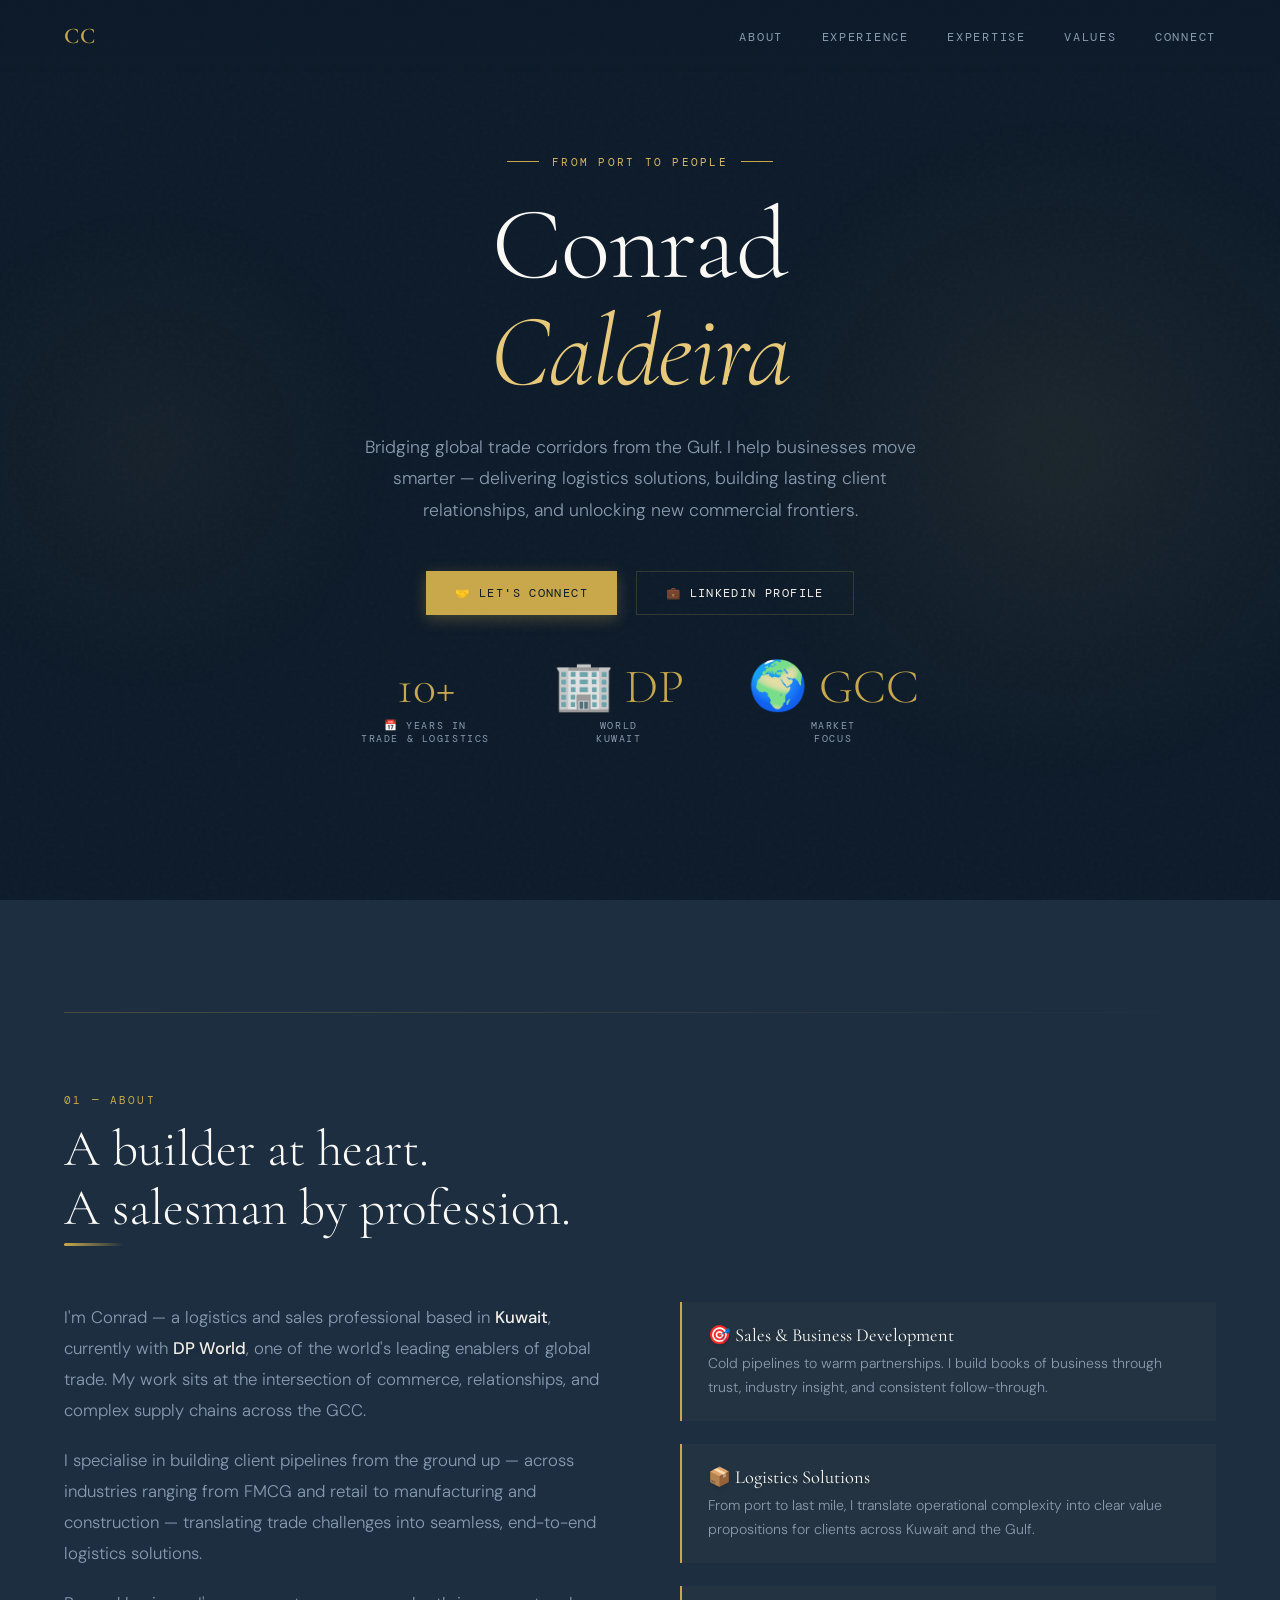
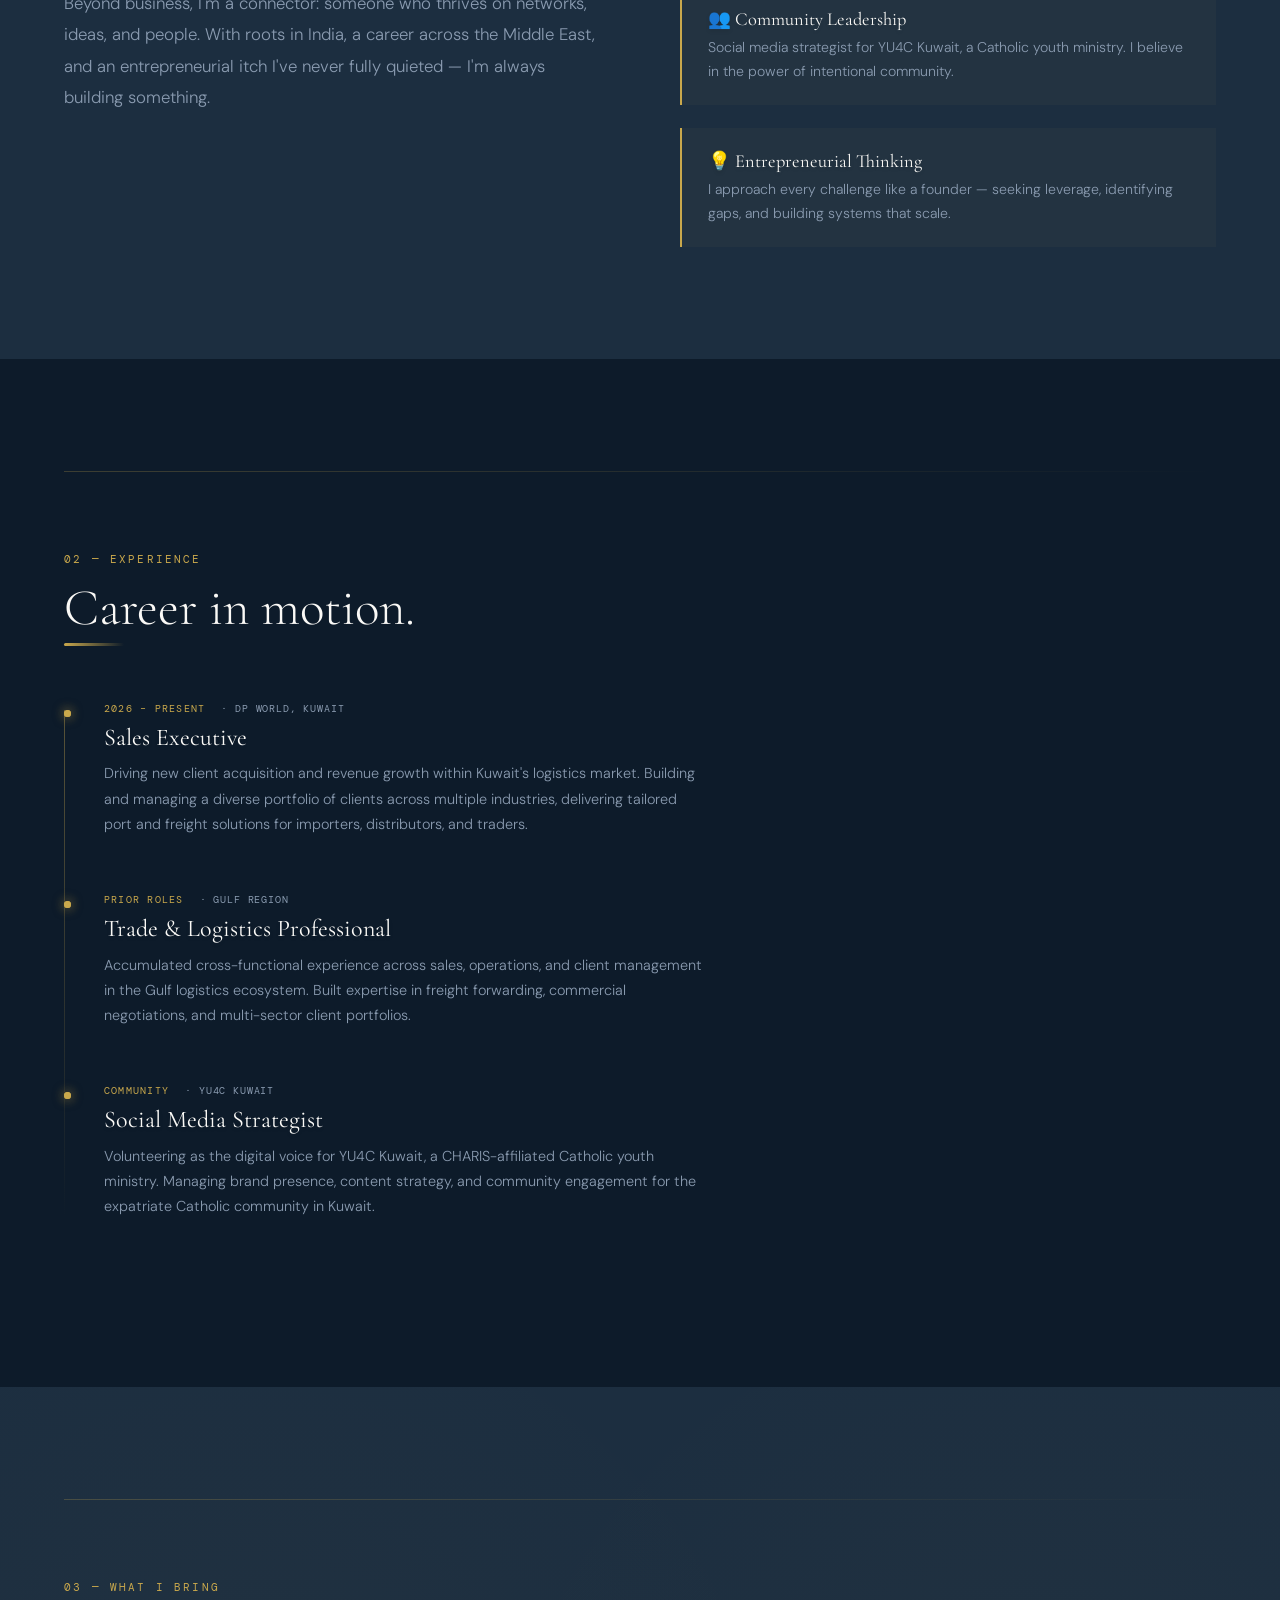
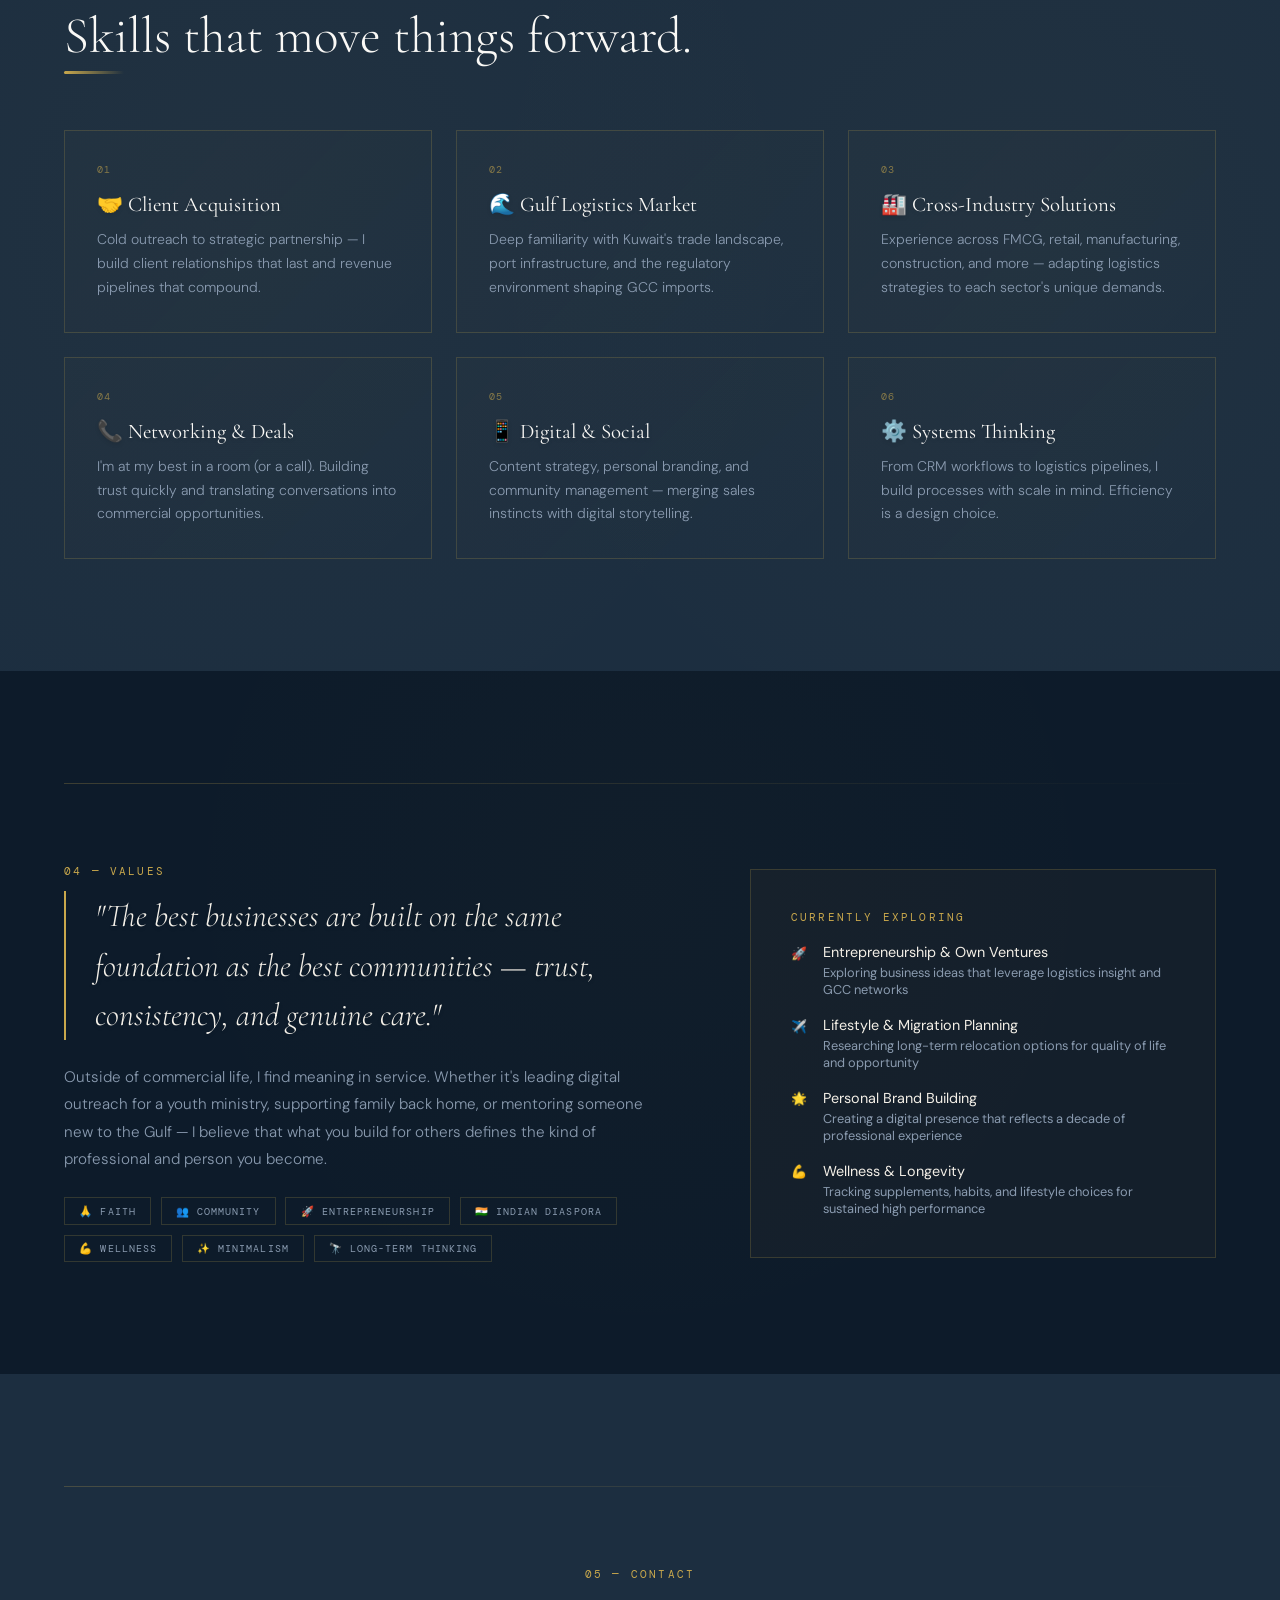
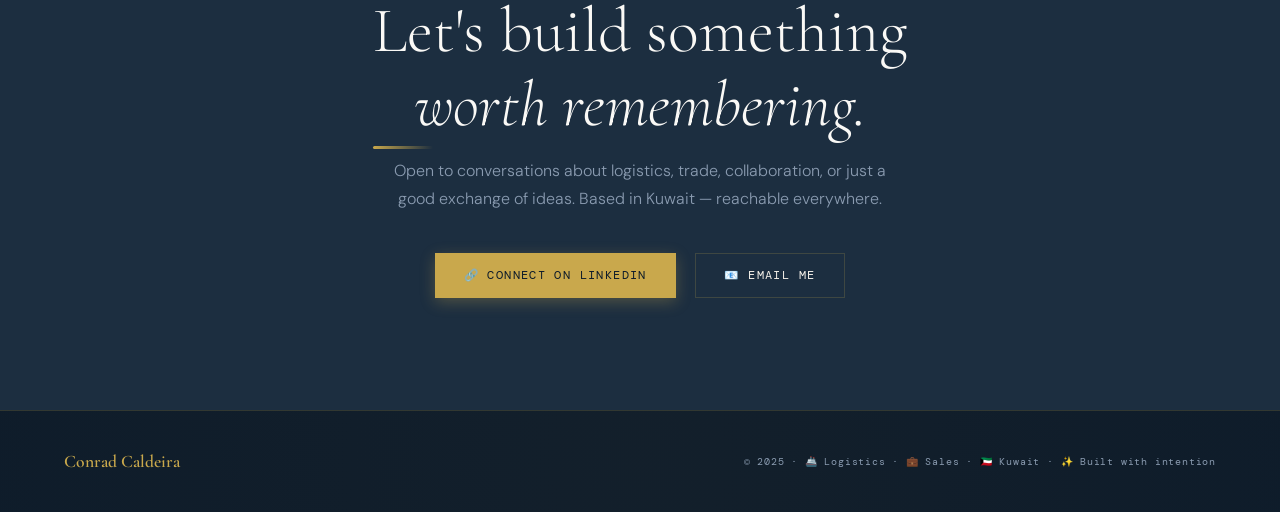
==== index.html @ 14644332 "index.html" ====
<!DOCTYPE html>
<html lang="en">
<head>
  <meta charset="UTF-8" />
  <meta name="viewport" content="width=device-width, initial-scale=1.0"/>
  <title>Conrad Caldeira — From Port to People</title>
  <link rel="preconnect" href="https://fonts.googleapis.com">
  <link rel="preconnect" href="https://fonts.gstatic.com" crossorigin>
  <link href="https://fonts.googleapis.com/css2?family=Cormorant+Garamond:ital,wght@0,300;0,400;0,600;1,300;1,400&family=DM+Sans:wght@300;400;500&family=DM+Mono:wght@300;400&display=swap" rel="stylesheet">
  <link rel="stylesheet" href="styles.css">
</head>
<body>

  <!-- NAV -->
  <nav>
    <div class="nav-logo">CC</div>
    <div class="mobile-menu-toggle">
      <span></span>
      <span></span>
      <span></span>
    </div>
    <ul class="nav-links">
      <li><a href="#about">About</a></li>
      <li><a href="#experience">Experience</a></li>
      <li><a href="#expertise">Expertise</a></li>
      <li><a href="#community">Values</a></li>
      <li><a href="#contact">Connect</a></li>
    </ul>
  </nav>

  <!-- HERO -->
  <section id="hero">
    <div class="hero-bg-circle"></div>
    <div class="hero-bg-circle hero-bg-circle-2"></div>
    <div class="hero-container">
      <div class="hero-content">
        <div class="hero-eyebrow">From Port to People</div>
        <h1>Conrad<br><em>Caldeira</em></h1>
        <p class="hero-desc">
          Bridging global trade corridors from the Gulf. I help businesses move smarter — delivering logistics solutions, building lasting client relationships, and unlocking new commercial frontiers.
        </p>
        <div class="hero-cta">
          <a href="#contact" class="btn-primary">🤝 Let's Connect</a>
          <a href="https://www.linkedin.com/in/conradcaldeira/" target="_blank" class="btn-outline">💼 LinkedIn Profile</a>
        </div>
      </div>
      <div class="hero-stats">
        <div class="stat-item">
          <div class="stat-number">10+</div>
          <div class="stat-label">📅 Years in<br>Trade & Logistics</div>
        </div>
        <div class="stat-item">
          <div class="stat-number">🏢 DP</div>
          <div class="stat-label">World<br>Kuwait</div>
        </div>
        <div class="stat-item">
          <div class="stat-number">🌍 GCC</div>
          <div class="stat-label">Market<br>Focus</div>
        </div>
      </div>
    </div>
  </section>

  <!-- ABOUT -->
  <section id="about">
    <div class="divider"></div>
    <div class="section-header reveal">
      <div class="section-eyebrow">01 — About</div>
      <h2 class="section-title">A builder at heart.<br>A salesman by profession.</h2>
    </div>
    <div class="about-grid">
      <div class="about-text reveal">
        <p>
          I'm Conrad — a logistics and sales professional based in <strong>Kuwait</strong>, currently with <strong>DP World</strong>, one of the world's leading enablers of global trade. My work sits at the intersection of commerce, relationships, and complex supply chains across the GCC.
        </p>
        <p>
          I specialise in building client pipelines from the ground up — across industries ranging from FMCG and retail to manufacturing and construction — translating trade challenges into seamless, end-to-end logistics solutions.
        </p>
        <p>
          Beyond business, I'm a connector: someone who thrives on networks, ideas, and people. With roots in India, a career across the Middle East, and an entrepreneurial itch I've never fully quieted — I'm always building something.
        </p>
      </div>
      <div class="about-pillars reveal">
        <div class="pillar">
          <div class="pillar-title">🎯 Sales & Business Development</div>
          <div class="pillar-desc">Cold pipelines to warm partnerships. I build books of business through trust, industry insight, and consistent follow-through.</div>
        </div>
        <div class="pillar">
          <div class="pillar-title">📦 Logistics Solutions</div>
          <div class="pillar-desc">From port to last mile, I translate operational complexity into clear value propositions for clients across Kuwait and the Gulf.</div>
        </div>
        <div class="pillar">
          <div class="pillar-title">👥 Community Leadership</div>
          <div class="pillar-desc">Social media strategist for YU4C Kuwait, a Catholic youth ministry. I believe in the power of intentional community.</div>
        </div>
        <div class="pillar">
          <div class="pillar-title">💡 Entrepreneurial Thinking</div>
          <div class="pillar-desc">I approach every challenge like a founder — seeking leverage, identifying gaps, and building systems that scale.</div>
        </div>
      </div>
    </div>
  </section>

  <!-- EXPERIENCE -->
  <section id="experience">
    <div class="divider"></div>
    <div class="section-header reveal">
      <div class="section-eyebrow">02 — Experience</div>
      <h2 class="section-title">Career in motion.</h2>
    </div>
    <div class="timeline">
      <div class="timeline-item reveal">
        <div class="timeline-meta">
          <span class="timeline-year">2026 – Present</span>
          <span class="timeline-company">· DP World, Kuwait</span>
        </div>
        <div class="timeline-role">Sales Executive</div>
        <div class="timeline-desc">
          Driving new client acquisition and revenue growth within Kuwait's logistics market. Building and managing a diverse portfolio of clients across multiple industries, delivering tailored port and freight solutions for importers, distributors, and traders.
        </div>
      </div>
      <div class="timeline-item reveal">
        <div class="timeline-meta">
          <span class="timeline-year">Prior Roles</span>
          <span class="timeline-company">· Gulf Region</span>
        </div>
        <div class="timeline-role">Trade & Logistics Professional</div>
        <div class="timeline-desc">
          Accumulated cross-functional experience across sales, operations, and client management in the Gulf logistics ecosystem. Built expertise in freight forwarding, commercial negotiations, and multi-sector client portfolios.
        </div>
      </div>
      <div class="timeline-item reveal">
        <div class="timeline-meta">
          <span class="timeline-year">Community</span>
          <span class="timeline-company">· YU4C Kuwait</span>
        </div>
        <div class="timeline-role">Social Media Strategist</div>
        <div class="timeline-desc">
          Volunteering as the digital voice for YU4C Kuwait, a CHARIS-affiliated Catholic youth ministry. Managing brand presence, content strategy, and community engagement for the expatriate Catholic community in Kuwait.
        </div>
      </div>
    </div>
  </section>

  <!-- EXPERTISE -->
  <section id="expertise">
    <div class="divider"></div>
    <div class="section-header reveal">
      <div class="section-eyebrow">03 — What I Bring</div>
      <h2 class="section-title">Skills that move things forward.</h2>
    </div>
    <div class="expertise-grid">
      <div class="expertise-card reveal">
        <div class="card-number">01</div>
        <div class="card-title">🤝 Client Acquisition</div>
        <div class="card-text">Cold outreach to strategic partnership — I build client relationships that last and revenue pipelines that compound.</div>
      </div>
      <div class="expertise-card reveal">
        <div class="card-number">02</div>
        <div class="card-title">🌊 Gulf Logistics Market</div>
        <div class="card-text">Deep familiarity with Kuwait's trade landscape, port infrastructure, and the regulatory environment shaping GCC imports.</div>
      </div>
      <div class="expertise-card reveal">
        <div class="card-number">03</div>
        <div class="card-title">🏭 Cross-Industry Solutions</div>
        <div class="card-text">Experience across FMCG, retail, manufacturing, construction, and more — adapting logistics strategies to each sector's unique demands.</div>
      </div>
      <div class="expertise-card reveal">
        <div class="card-number">04</div>
        <div class="card-title">📞 Networking & Deals</div>
        <div class="card-text">I'm at my best in a room (or a call). Building trust quickly and translating conversations into commercial opportunities.</div>
      </div>
      <div class="expertise-card reveal">
        <div class="card-number">05</div>
        <div class="card-title">📱 Digital & Social</div>
        <div class="card-text">Content strategy, personal branding, and community management — merging sales instincts with digital storytelling.</div>
      </div>
      <div class="expertise-card reveal">
        <div class="card-number">06</div>
        <div class="card-title">⚙️ Systems Thinking</div>
        <div class="card-text">From CRM workflows to logistics pipelines, I build processes with scale in mind. Efficiency is a design choice.</div>
      </div>
    </div>
  </section>

  <!-- COMMUNITY / VALUES -->
  <section id="community">
    <div class="divider"></div>
    <div class="community-inner">
      <div class="reveal">
        <div class="section-eyebrow">04 — Values</div>
        <blockquote class="community-quote">
          "The best businesses are built on the same foundation as the best communities — trust, consistency, and genuine care."
        </blockquote>
        <p class="community-body">
          Outside of commercial life, I find meaning in service. Whether it's leading digital outreach for a youth ministry, supporting family back home, or mentoring someone new to the Gulf — I believe that what you build for others defines the kind of professional and person you become.
        </p>
        <div class="tag-list">
          <span class="tag">🙏 Faith</span>
          <span class="tag">👥 Community</span>
          <span class="tag">🚀 Entrepreneurship</span>
          <span class="tag">🇮🇳 Indian Diaspora</span>
          <span class="tag">💪 Wellness</span>
          <span class="tag">✨ Minimalism</span>
          <span class="tag">🔭 Long-term Thinking</span>
        </div>
      </div>
      <div class="reveal">
        <div style="padding: 2.5rem; border: 1px solid var(--border); background: rgba(201,168,76,0.03);">
          <div class="section-eyebrow" style="margin-bottom: 1.2rem;">Currently Exploring</div>
          <div style="display: flex; flex-direction: column; gap: 1.1rem;">
            <div style="display: flex; gap: 1rem; align-items: flex-start;">
              <span style="color: var(--gold); font-size: 0.8rem; margin-top: 0.1rem;">🚀</span>
              <div>
                <div style="font-size: 0.9rem; color: var(--cream); margin-bottom: 0.2rem;">Entrepreneurship & Own Ventures</div>
                <div style="font-size: 0.8rem; color: var(--text-muted);">Exploring business ideas that leverage logistics insight and GCC networks</div>
              </div>
            </div>
            <div style="display: flex; gap: 1rem; align-items: flex-start;">
              <span style="color: var(--gold); font-size: 0.8rem; margin-top: 0.1rem;">✈️</span>
              <div>
                <div style="font-size: 0.9rem; color: var(--cream); margin-bottom: 0.2rem;">Lifestyle & Migration Planning</div>
                <div style="font-size: 0.8rem; color: var(--text-muted);">Researching long-term relocation options for quality of life and opportunity</div>
              </div>
            </div>
            <div style="display: flex; gap: 1rem; align-items: flex-start;">
              <span style="color: var(--gold); font-size: 0.8rem; margin-top: 0.1rem;">🌟</span>
              <div>
                <div style="font-size: 0.9rem; color: var(--cream); margin-bottom: 0.2rem;">Personal Brand Building</div>
                <div style="font-size: 0.8rem; color: var(--text-muted);">Creating a digital presence that reflects a decade of professional experience</div>
              </div>
            </div>
            <div style="display: flex; gap: 1rem; align-items: flex-start;">
              <span style="color: var(--gold); font-size: 0.8rem; margin-top: 0.1rem;">💪</span>
              <div>
                <div style="font-size: 0.9rem; color: var(--cream); margin-bottom: 0.2rem;">Wellness & Longevity</div>
                <div style="font-size: 0.8rem; color: var(--text-muted);">Tracking supplements, habits, and lifestyle choices for sustained high performance</div>
              </div>
            </div>
          </div>
        </div>
      </div>
    </div>
  </section>

  <!-- CONTACT -->
  <section id="contact">
    <div class="divider"></div>
    <div class="reveal">
      <div class="section-eyebrow">05 — Contact</div>
      <h2 class="section-title">Let's build something<br><em>worth remembering.</em></h2>
      <p class="contact-sub">Open to conversations about logistics, trade, collaboration, or just a good exchange of ideas. Based in Kuwait — reachable everywhere.</p>
      <div class="contact-links">
        <a href="https://www.linkedin.com/in/conradcaldeira/" target="_blank" class="btn-primary">🔗 Connect on LinkedIn</a>
        <a href="mailto:hello@conradcaldeira.com" class="btn-outline">📧 Email Me</a>
      </div>
    </div>
  </section>

  <!-- FOOTER -->
  <footer>
    <div class="footer-logo">Conrad Caldeira</div>
    <div class="footer-copy">© 2025 · 🚢 Logistics · 💼 Sales · 🇰🇼 Kuwait · ✨ Built with intention</div>
  </footer>

  <script src="script.js"></script>
</body>
</html>
---- styles.css ----
:root {
  --navy: #0d1b2a;
  --slate: #1c2e40;
  --gold: #c9a84c;
  --gold-light: #e8c97a;
  --cream: #f4f0e8;
  --offwhite: #faf9f6;
  --text-muted: #8a9bb0;
  --border: rgba(201,168,76,0.2);
}

*, *::before, *::after { box-sizing: border-box; margin: 0; padding: 0; }

html { scroll-behavior: smooth; }

body {
  font-family: 'DM Sans', sans-serif;
  background: var(--navy);
  color: var(--cream);
  overflow-x: hidden;
}

/* ── NOISE TEXTURE OVERLAY ── */
body::before {
  content: '';
  position: fixed;
  inset: 0;
  background-image: url("data:image/svg+xml,%3Csvg viewBox='0 0 256 256' xmlns='http://www.w3.org/2000/svg'%3E%3Cfilter id='noise'%3E%3CfeTurbulence type='fractalNoise' baseFrequency='0.9' numOctaves='4' stitchTiles='stitch'/%3E%3C/filter%3E%3Crect width='100%25' height='100%25' filter='url(%23noise)' opacity='0.04'/%3E%3C/svg%3E");
  pointer-events: none;
  z-index: 0;
  opacity: 0.6;
}

/* ── NAV ── */
nav {
  position: fixed;
  top: 0; left: 0; right: 0;
  z-index: 100;
  padding: 1.4rem 4rem;
  display: flex;
  justify-content: space-between;
  align-items: center;
  background: linear-gradient(to bottom, rgba(13,27,42,0.95), transparent);
  backdrop-filter: blur(2px);
}

.nav-logo {
  font-family: 'Cormorant Garamond', serif;
  font-size: 1.4rem;
  font-weight: 600;
  letter-spacing: 0.06em;
  color: var(--gold);
}

.nav-links {
  display: flex;
  gap: 2.4rem;
  list-style: none;
}

.nav-links a {
  font-family: 'DM Mono', monospace;
  font-size: 0.72rem;
  letter-spacing: 0.15em;
  text-transform: uppercase;
  color: var(--text-muted);
  text-decoration: none;
  transition: color 0.25s;
}

.nav-links a:hover { color: var(--gold); }

/* ── HERO ── */
#hero {
  position: relative;
  min-height: 100vh;
  display: flex;
  align-items: center;
  justify-content: center;
  padding: 0 4rem;
  overflow: hidden;
  text-align: center;
}

.hero-bg-circle {
  position: absolute;
  width: 680px;
  height: 680px;
  border-radius: 50%;
  background: radial-gradient(circle, rgba(201,168,76,0.08) 0%, transparent 70%);
  right: -120px;
  top: 50%;
  transform: translateY(-50%);
  pointer-events: none;
  animation: pulse 8s ease-in-out infinite;
}

.hero-bg-circle-2 {
  width: 500px;
  height: 500px;
  left: -100px;
  right: auto;
  background: radial-gradient(circle, rgba(201,168,76,0.05) 0%, transparent 70%);
  animation: pulse 8s ease-in-out infinite reverse;
}

.hero-container {
  max-width: 900px;
  width: 100%;
  position: relative;
  z-index: 1;
  display: flex;
  flex-direction: column;
  align-items: center;
  gap: 3rem;
}

.hero-content {
  animation: fadeUp 1s ease both;
}

.hero-eyebrow {
  font-family: 'DM Mono', monospace;
  font-size: 0.7rem;
  letter-spacing: 0.2em;
  text-transform: uppercase;
  color: var(--gold);
  margin-bottom: 1.4rem;
  display: flex;
  align-items: center;
  justify-content: center;
  gap: 0.8rem;
}

.hero-eyebrow::before {
  content: '';
  display: inline-block;
  width: 2rem;
  height: 1px;
  background: var(--gold);
}

.hero-eyebrow::after {
  content: '';
  display: inline-block;
  width: 2rem;
  height: 1px;
  background: var(--gold);
}

h1 {
  font-family: 'Cormorant Garamond', serif;
  font-size: clamp(3.2rem, 8vw, 6.5rem);
  font-weight: 300;
  line-height: 1.05;
  letter-spacing: -0.01em;
  color: var(--offwhite);
  margin-bottom: 1.6rem;
}

h1 em {
  font-style: italic;
  color: var(--gold-light);
}

.hero-desc {
  font-size: 1.1rem;
  line-height: 1.8;
  color: var(--text-muted);
  max-width: 600px;
  margin: 0 auto 2.8rem;
  font-weight: 300;
}

.hero-cta {
  display: flex;
  gap: 1.2rem;
  flex-wrap: wrap;
  justify-content: center;
}

.btn-primary {
  display: inline-flex;
  align-items: center;
  gap: 0.5rem;
  padding: 0.85rem 1.8rem;
  background: var(--gold);
  color: var(--navy);
  font-family: 'DM Mono', monospace;
  font-size: 0.72rem;
  letter-spacing: 0.12em;
  text-transform: uppercase;
  text-decoration: none;
  font-weight: 400;
  transition: background 0.25s, transform 0.2s;
}

.btn-primary:hover {
  background: var(--gold-light);
  transform: translateY(-2px);
}

.btn-outline {
  display: inline-flex;
  align-items: center;
  gap: 0.5rem;
  padding: 0.85rem 1.8rem;
  border: 1px solid var(--border);
  color: var(--cream);
  font-family: 'DM Mono', monospace;
  font-size: 0.72rem;
  letter-spacing: 0.12em;
  text-transform: uppercase;
  text-decoration: none;
  transition: border-color 0.25s, color 0.25s;
}

.btn-outline:hover {
  border-color: var(--gold);
  color: var(--gold);
}

.hero-stats {
  display: flex;
  gap: 4rem;
  z-index: 1;
  animation: fadeUp 1.2s 0.3s ease both;
  justify-content: center;
  flex-wrap: wrap;
}

.stat-item { text-align: center; }

.stat-number {
  font-family: 'Cormorant Garamond', serif;
  font-size: 3rem;
  font-weight: 300;
  color: var(--gold);
  line-height: 1;
  margin-bottom: 0.5rem;
}

.stat-label {
  font-family: 'DM Mono', monospace;
  font-size: 0.65rem;
  letter-spacing: 0.15em;
  text-transform: uppercase;
  color: var(--text-muted);
}

/* ── SECTION SHARED ── */
section {
  position: relative;
  z-index: 1;
  padding: 7rem 4rem;
}

.section-header {
  margin-bottom: 4rem;
}

.section-eyebrow {
  font-family: 'DM Mono', monospace;
  font-size: 0.68rem;
  letter-spacing: 0.2em;
  text-transform: uppercase;
  color: var(--gold);
  margin-bottom: 0.8rem;
}

.section-title {
  font-family: 'Cormorant Garamond', serif;
  font-size: clamp(2rem, 4vw, 3.2rem);
  font-weight: 300;
  color: var(--offwhite);
  line-height: 1.15;
}

.divider {
  width: 100%;
  height: 1px;
  background: linear-gradient(to right, var(--gold), transparent);
  opacity: 0.25;
  margin: 0 0 5rem 0;
}

/* ── ABOUT ── */
#about {
  background: var(--slate);
}

.about-grid {
  display: grid;
  grid-template-columns: 1fr 1fr;
  gap: 5rem;
  align-items: start;
}

.about-text p {
  font-size: 1.05rem;
  line-height: 1.85;
  color: var(--text-muted);
  font-weight: 300;
  margin-bottom: 1.2rem;
}

.about-text p strong {
  color: var(--cream);
  font-weight: 500;
}

.about-pillars {
  display: flex;
  flex-direction: column;
  gap: 1.4rem;
}

.pillar {
  padding: 1.4rem 1.6rem;
  border-left: 2px solid var(--gold);
  background: rgba(201,168,76,0.04);
}

.pillar-title {
  font-family: 'Cormorant Garamond', serif;
  font-size: 1.15rem;
  color: var(--offwhite);
  margin-bottom: 0.4rem;
}

.pillar-desc {
  font-size: 0.88rem;
  color: var(--text-muted);
  line-height: 1.65;
  font-weight: 300;
}

/* ── EXPERIENCE ── */
#experience {
  background: var(--navy);
}

.timeline {
  position: relative;
  padding-left: 2.5rem;
}

.timeline::before {
  content: '';
  position: absolute;
  left: 0;
  top: 0.5rem;
  bottom: 0;
  width: 1px;
  background: linear-gradient(to bottom, var(--gold), transparent);
  opacity: 0.4;
}

.timeline-item {
  position: relative;
  margin-bottom: 3.5rem;
  animation: fadeUp 0.7s ease both;
}

.timeline-item::before {
  content: '';
  position: absolute;
  left: -2.5rem;
  top: 0.5rem;
  width: 7px;
  height: 7px;
  border-radius: 50%;
  background: var(--gold);
  box-shadow: 0 0 12px rgba(201,168,76,0.5);
}

.timeline-meta {
  display: flex;
  align-items: center;
  gap: 1rem;
  margin-bottom: 0.5rem;
}

.timeline-year {
  font-family: 'DM Mono', monospace;
  font-size: 0.65rem;
  letter-spacing: 0.12em;
  color: var(--gold);
  text-transform: uppercase;
}

.timeline-company {
  font-family: 'DM Mono', monospace;
  font-size: 0.65rem;
  letter-spacing: 0.08em;
  color: var(--text-muted);
  text-transform: uppercase;
}

.timeline-role {
  font-family: 'Cormorant Garamond', serif;
  font-size: 1.5rem;
  color: var(--offwhite);
  font-weight: 400;
  margin-bottom: 0.6rem;
}

.timeline-desc {
  font-size: 0.9rem;
  line-height: 1.75;
  color: var(--text-muted);
  font-weight: 300;
  max-width: 600px;
}

/* ── EXPERTISE ── */
#expertise {
  background: var(--slate);
}

.expertise-grid {
  display: grid;
  grid-template-columns: repeat(3, 1fr);
  gap: 1.5rem;
}

.expertise-card {
  padding: 2rem;
  border: 1px solid var(--border);
  transition: border-color 0.3s, transform 0.3s;
  position: relative;
  overflow: hidden;
}

.expertise-card::after {
  content: '';
  position: absolute;
  bottom: 0; left: 0; right: 0;
  height: 2px;
  background: linear-gradient(to right, var(--gold), transparent);
  transform: scaleX(0);
  transform-origin: left;
  transition: transform 0.35s ease;
}

.expertise-card:hover {
  border-color: rgba(201,168,76,0.5);
  transform: translateY(-4px);
}

.expertise-card:hover::after {
  transform: scaleX(1);
}

.card-number {
  font-family: 'DM Mono', monospace;
  font-size: 0.6rem;
  letter-spacing: 0.15em;
  color: var(--gold);
  opacity: 0.6;
  margin-bottom: 1rem;
}

.card-title {
  font-family: 'Cormorant Garamond', serif;
  font-size: 1.3rem;
  color: var(--offwhite);
  margin-bottom: 0.7rem;
}

.card-text {
  font-size: 0.875rem;
  line-height: 1.7;
  color: var(--text-muted);
  font-weight: 300;
}

/* ── VALUES / COMMUNITY ── */
#community {
  background: var(--navy);
}

.community-inner {
  display: grid;
  grid-template-columns: 1.3fr 1fr;
  gap: 5rem;
  align-items: center;
}

.community-quote {
  font-family: 'Cormorant Garamond', serif;
  font-size: clamp(1.4rem, 2.8vw, 2rem);
  font-weight: 300;
  font-style: italic;
  line-height: 1.55;
  color: var(--cream);
  border-left: 2px solid var(--gold);
  padding-left: 1.8rem;
  margin-bottom: 1.5rem;
}

.community-body {
  font-size: 0.95rem;
  line-height: 1.8;
  color: var(--text-muted);
  font-weight: 300;
}

.tag-list {
  display: flex;
  flex-wrap: wrap;
  gap: 0.6rem;
  margin-top: 1.5rem;
}

.tag {
  font-family: 'DM Mono', monospace;
  font-size: 0.65rem;
  letter-spacing: 0.1em;
  text-transform: uppercase;
  padding: 0.4rem 0.9rem;
  border: 1px solid var(--border);
  color: var(--text-muted);
}

/* ── CONTACT ── */
#contact {
  background: var(--slate);
  text-align: center;
}

#contact .section-title {
  font-size: clamp(2.5rem, 5vw, 4rem);
}

.contact-sub {
  font-size: 1rem;
  color: var(--text-muted);
  max-width: 500px;
  margin: 1rem auto 2.5rem;
  line-height: 1.75;
  font-weight: 300;
}

.contact-links {
  display: flex;
  justify-content: center;
  gap: 1.2rem;
  flex-wrap: wrap;
}

/* ── FOOTER ── */
footer {
  background: var(--navy);
  padding: 2.5rem 4rem;
  display: flex;
  justify-content: space-between;
  align-items: center;
  border-top: 1px solid var(--border);
  position: relative;
  z-index: 1;
}

.footer-logo {
  font-family: 'Cormorant Garamond', serif;
  font-size: 1.1rem;
  color: var(--gold);
  font-weight: 600;
}

.footer-copy {
  font-family: 'DM Mono', monospace;
  font-size: 0.62rem;
  color: var(--text-muted);
  letter-spacing: 0.08em;
}

/* ── ANIMATION ── */
@keyframes fadeUp {
  from { opacity: 0; transform: translateY(30px); }
  to   { opacity: 1; transform: translateY(0); }
}

.reveal {
  opacity: 0;
  transform: translateY(24px);
  transition: opacity 0.7s ease, transform 0.7s ease;
}

.reveal.visible {
  opacity: 1;
  transform: none;
}

/* ── MOBILE MENU TOGGLE ── */
.mobile-menu-toggle {
  display: none;
  flex-direction: column;
  gap: 5px;
  cursor: pointer;
  padding: 5px;
  z-index: 101;
}

.mobile-menu-toggle span {
  width: 25px;
  height: 2px;
  background: var(--gold);
  transition: all 0.3s ease;
}

.mobile-menu-toggle.active span:nth-child(1) {
  transform: rotate(45deg) translate(5px, 5px);
}

.mobile-menu-toggle.active span:nth-child(2) {
  opacity: 0;
}

.mobile-menu-toggle.active span:nth-child(3) {
  transform: rotate(-45deg) translate(5px, -5px);
}

/* ── RESPONSIVE DESIGN ── */
@media (max-width: 1024px) {
  nav { padding: 1.2rem 2rem; }
  #hero { padding: 0 2rem; }
  section { padding: 6rem 2rem; }
  .hero-bg-circle { width: 500px; height: 500px; right: -80px; }
  .hero-bg-circle-2 { width: 400px; height: 400px; left: -80px; }
  .hero-stats { gap: 3rem; }
  .stat-number { font-size: 2.5rem; }
  .about-grid, .community-inner { gap: 3rem; }
  .expertise-grid { gap: 1.2rem; }
  footer { padding: 2rem 2rem; }
}

@media (max-width: 768px) {
  nav { padding: 1rem 1.5rem; }
  
  .mobile-menu-toggle {
    display: flex;
  }
  
  .nav-links {
    position: fixed;
    top: 0;
    right: -100%;
    width: 70%;
    max-width: 300px;
    height: 100vh;
    background: var(--slate);
    flex-direction: column;
    justify-content: center;
    align-items: center;
    gap: 2rem;
    transition: right 0.4s ease;
    padding: 2rem;
    box-shadow: -5px 0 20px rgba(0,0,0,0.3);
  }
  
  .nav-links.active {
    right: 0;
  }
  
  .nav-links a {
    font-size: 0.85rem;
  }
  
  #hero {
    padding: 0 1.5rem;
    min-height: auto;
    padding-top: 6rem;
    padding-bottom: 4rem;
  }
  
  .hero-bg-circle {
    width: 350px;
    height: 350px;
    right: -100px;
  }
  
  .hero-bg-circle-2 {
    width: 280px;
    height: 280px;
    left: -80px;
  }
  
  .hero-container {
    gap: 2rem;
  }
  
  h1 {
    font-size: clamp(2.5rem, 10vw, 4rem);
  }
  
  .hero-desc {
    font-size: 0.95rem;
    max-width: 100%;
  }
  
  .hero-stats {
    gap: 2rem;
    justify-content: center;
  }
  
  .stat-number { font-size: 2rem; }
  .stat-label { font-size: 0.55rem; }
  
  section { padding: 4rem 1.5rem; }
  
  .section-header { margin-bottom: 3rem; }
  
  .about-grid {
    grid-template-columns: 1fr;
    gap: 2.5rem;
  }
  
  .about-text p {
    font-size: 0.95rem;
  }
  
  .pillar {
    padding: 1.2rem 1.4rem;
  }
  
  .pillar-title { font-size: 1.05rem; }
  .pillar-desc { font-size: 0.82rem; }
  
  .timeline {
    padding-left: 1.8rem;
  }
  
  .timeline::before {
    left: 0;
  }
  
  .timeline-item::before {
    left: -1.8rem;
    width: 6px;
    height: 6px;
  }
  
  .timeline-role { font-size: 1.25rem; }
  .timeline-desc { font-size: 0.85rem; }
  
  .expertise-grid {
    grid-template-columns: 1fr;
    gap: 1rem;
  }
  
  .expertise-card {
    padding: 1.5rem;
  }
  
  .card-title { font-size: 1.15rem; }
  .card-text { font-size: 0.82rem; }
  
  .community-inner {
    grid-template-columns: 1fr;
    gap: 2.5rem;
  }
  
  .community-quote {
    font-size: 1.3rem;
    padding-left: 1.4rem;
  }
  
  .community-body {
    font-size: 0.9rem;
  }
  
  .tag-list {
    gap: 0.5rem;
  }
  
  .tag {
    font-size: 0.6rem;
    padding: 0.35rem 0.75rem;
  }
  
  #contact .section-title {
    font-size: clamp(2rem, 8vw, 3rem);
  }
  
  .contact-sub {
    font-size: 0.9rem;
    padding: 0 1rem;
  }
  
  .contact-links {
    flex-direction: column;
    align-items: center;
    gap: 0.8rem;
  }
  
  .btn-primary, .btn-outline {
    width: 100%;
    max-width: 280px;
    justify-content: center;
  }
  
  footer {
    flex-direction: column;
    gap: 1rem;
    text-align: center;
    padding: 2rem 1.5rem;
  }
  
  .footer-copy {
    font-size: 0.58rem;
  }
}

@media (max-width: 480px) {
  nav { padding: 0.8rem 1rem; }
  
  .nav-logo { font-size: 1.2rem; }
  
  #hero { padding: 5rem 1rem 3rem; }
  
  .hero-bg-circle {
    width: 280px;
    height: 280px;
    right: -80px;
  }
  
  .hero-bg-circle-2 {
    width: 220px;
    height: 220px;
    left: -60px;
  }
  
  .hero-container {
    gap: 1.5rem;
  }
  
  .hero-eyebrow {
    font-size: 0.62rem;
    gap: 0.6rem;
  }
  
  .hero-eyebrow::before,
  .hero-eyebrow::after {
    width: 1.2rem;
  }
  
  h1 {
    font-size: clamp(2rem, 12vw, 3.2rem);
  }
  
  .hero-desc {
    font-size: 0.9rem;
    margin-bottom: 2rem;
  }
  
  .hero-cta {
    gap: 0.8rem;
  }
  
  .btn-primary, .btn-outline {
    padding: 0.75rem 1.4rem;
    font-size: 0.68rem;
  }
  
  .hero-stats {
    gap: 1.5rem;
  }
  
  .stat-number { font-size: 1.8rem; }
  .stat-label { font-size: 0.5rem; }
  
  section { padding: 3rem 1rem; }
  
  .section-eyebrow { font-size: 0.62rem; }
  
  .section-title {
    font-size: clamp(1.6rem, 6vw, 2.4rem);
  }
  
  .divider { margin-bottom: 3rem; }
  
  .about-text p {
    font-size: 0.9rem;
    line-height: 1.7;
  }
  
  .pillar {
    padding: 1rem 1.2rem;
  }
  
  .pillar-title { font-size: 1rem; }
  .pillar-desc { font-size: 0.78rem; }
  
  .timeline {
    padding-left: 1.5rem;
  }
  
  .timeline-item::before {
    left: -1.5rem;
  }
  
  .timeline-year { font-size: 0.58rem; }
  .timeline-company { font-size: 0.58rem; }
  .timeline-role { font-size: 1.1rem; }
  .timeline-desc { font-size: 0.82rem; }
  
  .expertise-card {
    padding: 1.3rem;
  }
  
  .card-number { font-size: 0.55rem; }
  .card-title { font-size: 1.05rem; }
  .card-text { font-size: 0.78rem; }
  
  .community-quote {
    font-size: 1.15rem;
    padding-left: 1.2rem;
  }
  
  .community-body {
    font-size: 0.85rem;
  }
  
  .tag {
    font-size: 0.55rem;
    padding: 0.3rem 0.65rem;
  }
  
  .contact-sub {
    font-size: 0.85rem;
  }
}

/* ── ENHANCED VISUAL EFFECTS ── */
@media (min-width: 769px) {
  .expertise-card:hover {
    box-shadow: 0 8px 30px rgba(201,168,76,0.15);
  }
  
  .pillar:hover {
    background: rgba(201,168,76,0.08);
    transition: background 0.3s ease;
  }
}

/* ── SCROLLBAR STYLING ── */
::-webkit-scrollbar {
  width: 8px;
}

::-webkit-scrollbar-track {
  background: var(--navy);
}

::-webkit-scrollbar-thumb {
  background: var(--gold);
  border-radius: 4px;
}

::-webkit-scrollbar-thumb:hover {
  background: var(--gold-light);
}

/* ── SELECTION STYLING ── */
::selection {
  background: var(--gold);
  color: var(--navy);
}

/* ── ENHANCED VISUAL EFFECTS ── */
.hero-bg-circle {
  animation: pulse 8s ease-in-out infinite;
}

@keyframes pulse {
  0%, 100% {
    transform: translateY(-50%) scale(1);
    opacity: 0.08;
  }
  50% {
    transform: translateY(-50%) scale(1.05);
    opacity: 0.12;
  }
}

/* ── GRADIENT TEXT EFFECT ── */
.hero-eyebrow {
  background: linear-gradient(90deg, var(--gold), var(--gold-light));
  -webkit-background-clip: text;
  -webkit-text-fill-color: transparent;
  background-clip: text;
}

/* ── BUTTON GLOW EFFECT ── */
.btn-primary {
  box-shadow: 0 4px 15px rgba(201,168,76,0.3);
}

.btn-primary:hover {
  box-shadow: 0 6px 25px rgba(201,168,76,0.4);
}

/* ── CARD HOVER EFFECTS ── */
.expertise-card {
  background: linear-gradient(135deg, rgba(201,168,76,0.02) 0%, transparent 100%);
}

.expertise-card:hover {
  background: linear-gradient(135deg, rgba(201,168,76,0.08) 0%, transparent 100%);
}

/* ── PILLAR ENHANCEMENTS ── */
.pillar {
  position: relative;
  overflow: hidden;
}

.pillar::before {
  content: '';
  position: absolute;
  top: 0;
  left: 0;
  right: 0;
  height: 100%;
  background: linear-gradient(90deg, transparent, rgba(201,168,76,0.05), transparent);
  transform: translateX(-100%);
  transition: transform 0.6s ease;
}

.pillar:hover::before {
  transform: translateX(100%);
}

/* ── TIMELINE ENHANCEMENTS ── */
.timeline-item {
  position: relative;
}

.timeline-item::after {
  content: '';
  position: absolute;
  left: -2.5rem;
  top: 0.5rem;
  width: 7px;
  height: 7px;
  border-radius: 50%;
  background: var(--gold);
  box-shadow: 0 0 12px rgba(201,168,76,0.5);
  animation: glow 2s ease-in-out infinite;
}

@keyframes glow {
  0%, 100% {
    box-shadow: 0 0 12px rgba(201,168,76,0.5);
  }
  50% {
    box-shadow: 0 0 20px rgba(201,168,76,0.8);
  }
}

/* ── NAVIGATION ENHANCEMENTS ── */
.nav-links a {
  position: relative;
}

.nav-links a::after {
  content: '';
  position: absolute;
  bottom: -4px;
  left: 0;
  width: 0;
  height: 1px;
  background: var(--gold);
  transition: width 0.3s ease;
}

.nav-links a:hover::after {
  width: 100%;
}

/* ── STAT NUMBER ANIMATION ── */
.stat-number {
  position: relative;
  display: inline-block;
}

.stat-number::after {
  content: '';
  position: absolute;
  bottom: -4px;
  left: 0;
  width: 100%;
  height: 2px;
  background: linear-gradient(90deg, var(--gold), transparent);
  transform: scaleX(0);
  transition: transform 0.5s ease;
}

.stat-item:hover .stat-number::after {
  transform: scaleX(1);
}

/* ── TAG HOVER EFFECTS ── */
.tag {
  transition: all 0.3s ease;
  cursor: default;
}

.tag:hover {
  background: rgba(201,168,76,0.1);
  border-color: var(--gold);
  color: var(--gold);
  transform: translateY(-2px);
}

/* ── SECTION TITLE ENHANCEMENT ── */
.section-title {
  position: relative;
  display: inline-block;
}

.section-title::after {
  content: '';
  position: absolute;
  bottom: -8px;
  left: 0;
  width: 60px;
  height: 3px;
  background: linear-gradient(90deg, var(--gold), transparent);
  border-radius: 2px;
}

/* ── FOOTER ENHANCEMENT ── */
footer {
  position: relative;
  overflow: hidden;
}

footer::before {
  content: '';
  position: absolute;
  top: -50%;
  left: -50%;
  width: 200%;
  height: 200%;
  background: radial-gradient(circle, rgba(201,168,76,0.03) 0%, transparent 70%);
  animation: rotate 20s linear infinite;
}

@keyframes rotate {
  from {
    transform: rotate(0deg);
  }
  to {
    transform: rotate(360deg);
  }
}

.footer-logo,
.footer-copy {
  position: relative;
  z-index: 1;
}

/* ── SMOOTH LOADING ANIMATION ── */
body {
  animation: fadeIn 0.5s ease;
}

@keyframes fadeIn {
  from {
    opacity: 0;
  }
  to {
    opacity: 1;
  }
}

/* ── ENHANCED MOBILE MENU ANIMATION ── */
@media (max-width: 768px) {
  .nav-links {
    background: linear-gradient(135deg, var(--slate) 0%, var(--navy) 100%);
  }
  
  .nav-links a {
    font-size: 1rem;
    padding: 0.5rem 1rem;
    border-radius: 4px;
    transition: all 0.3s ease;
  }
  
  .nav-links a:hover {
    background: rgba(201,168,76,0.1);
  }
}

/* ── IMPROVED CONTRAST FOR ACCESSIBILITY ── */
.about-text p strong,
.pillar-title,
.card-title,
.community-quote,
.timeline-role {
  text-shadow: 0 2px 4px rgba(0,0,0,0.1);
}

/* ── SUBTLE BACKGROUND PATTERN ── */
#expertise::before {
  content: '';
  position: absolute;
  top: 0;
  left: 0;
  right: 0;
  bottom: 0;
  background-image: radial-gradient(circle at 20% 50%, rgba(201,168,76,0.03) 0%, transparent 50%),
                    radial-gradient(circle at 80% 50%, rgba(201,168,76,0.03) 0%, transparent 50%);
  pointer-events: none;
}

#community::before {
  content: '';
  position: absolute;
  top: 0;
  left: 0;
  right: 0;
  bottom: 0;
  background-image: radial-gradient(circle at 50% 30%, rgba(201,168,76,0.02) 0%, transparent 60%);
  pointer-events: none;
}
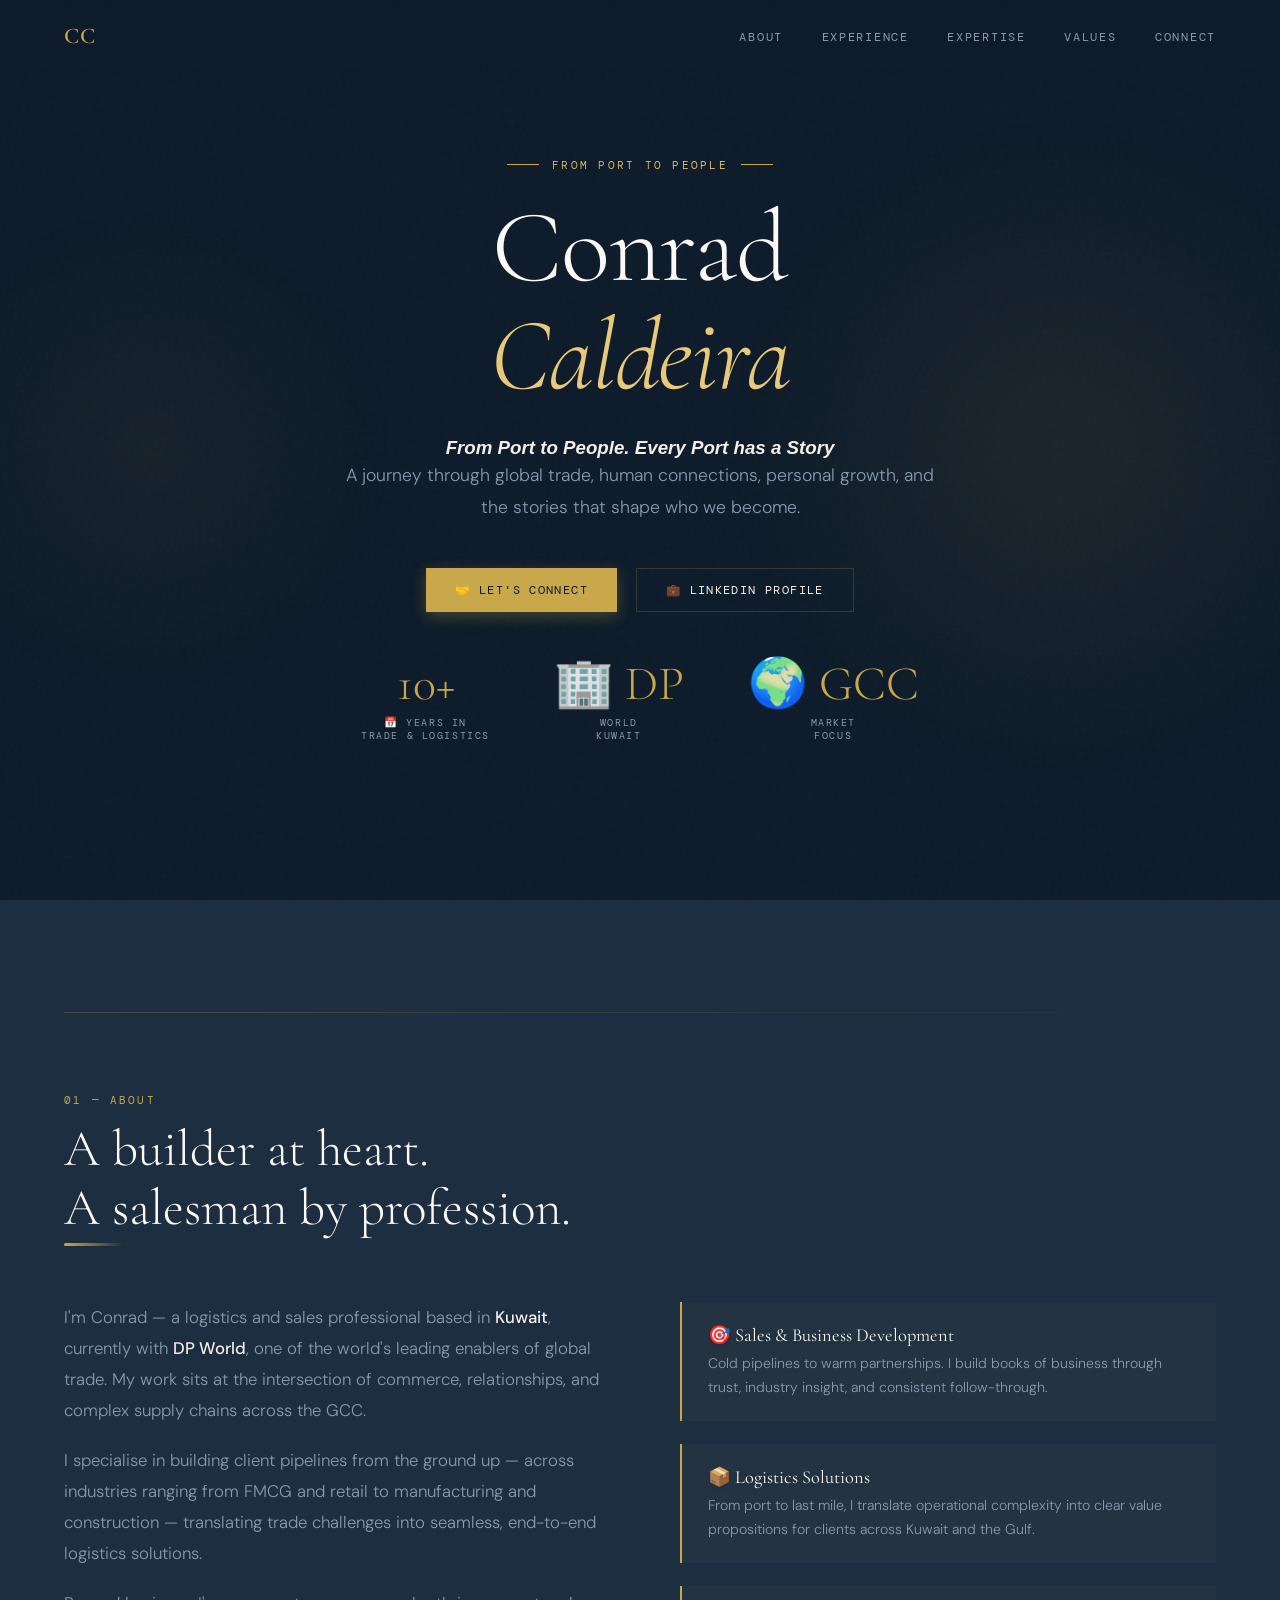
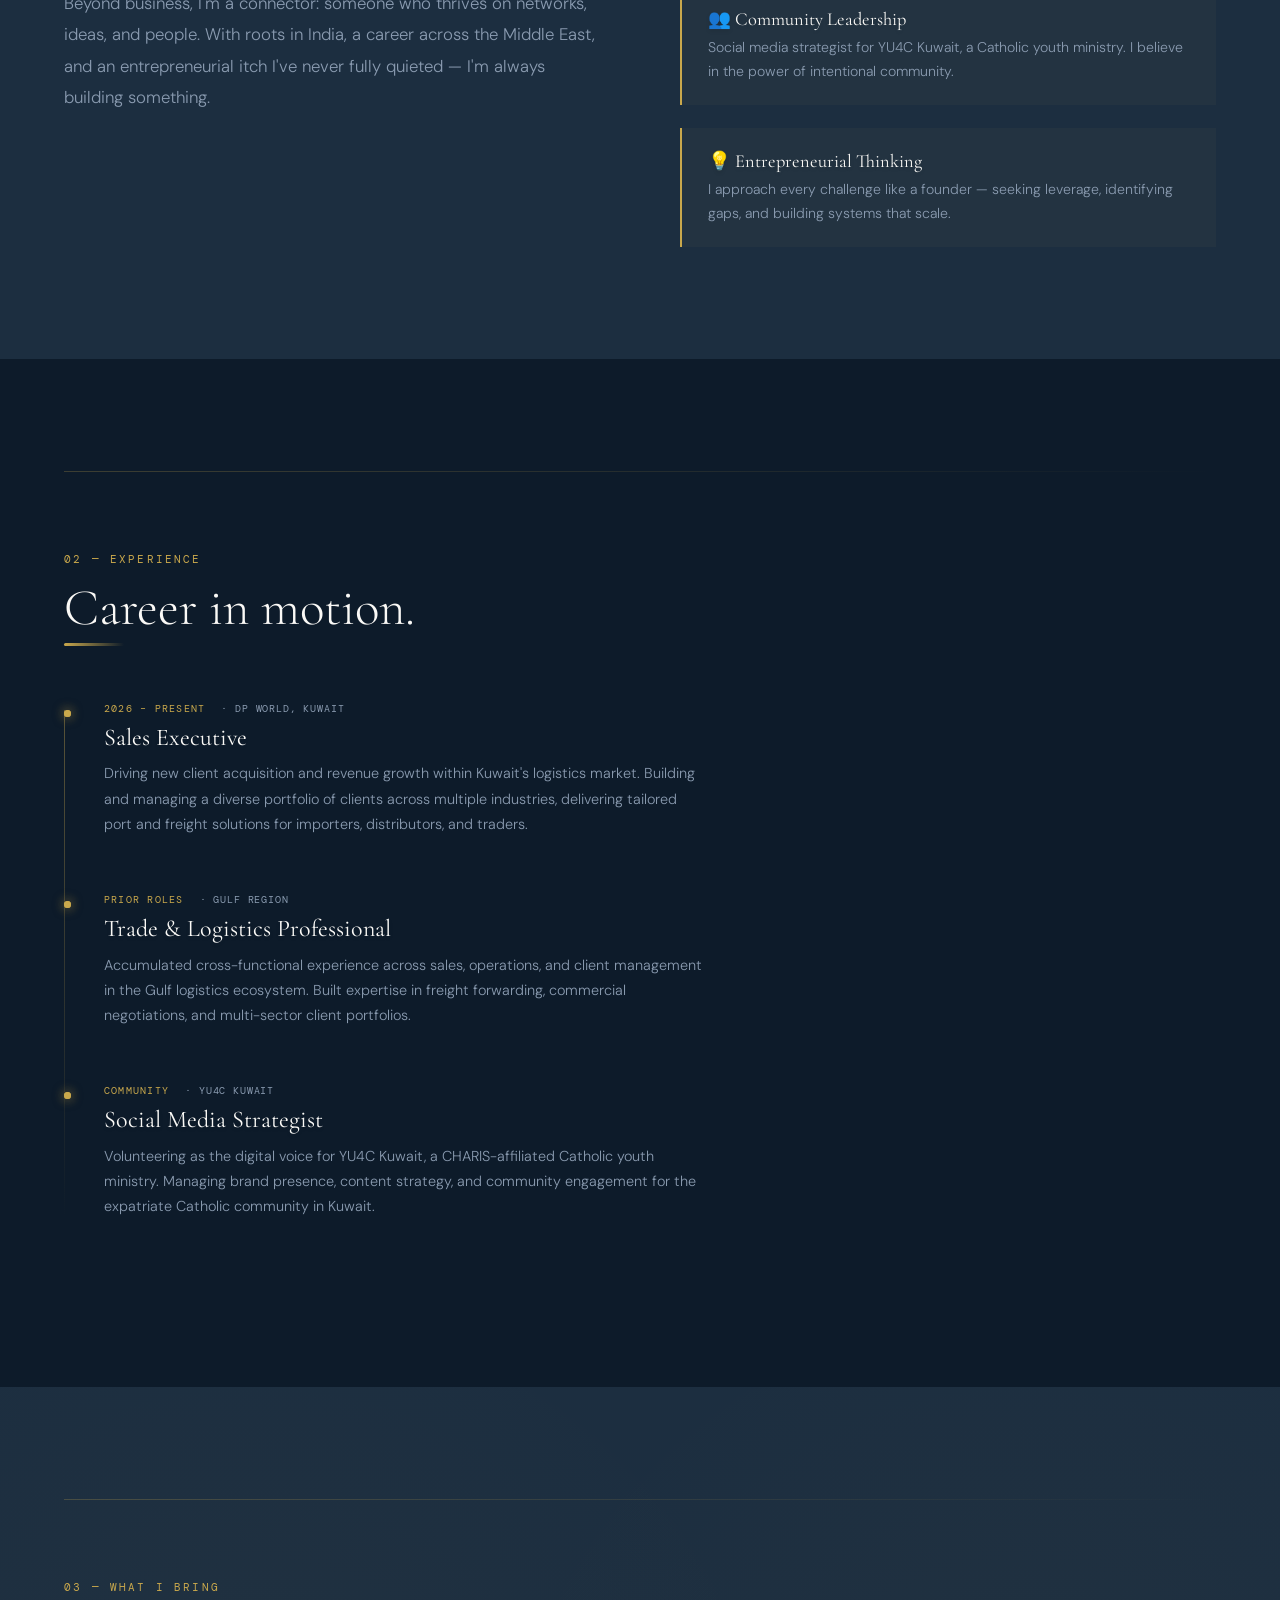
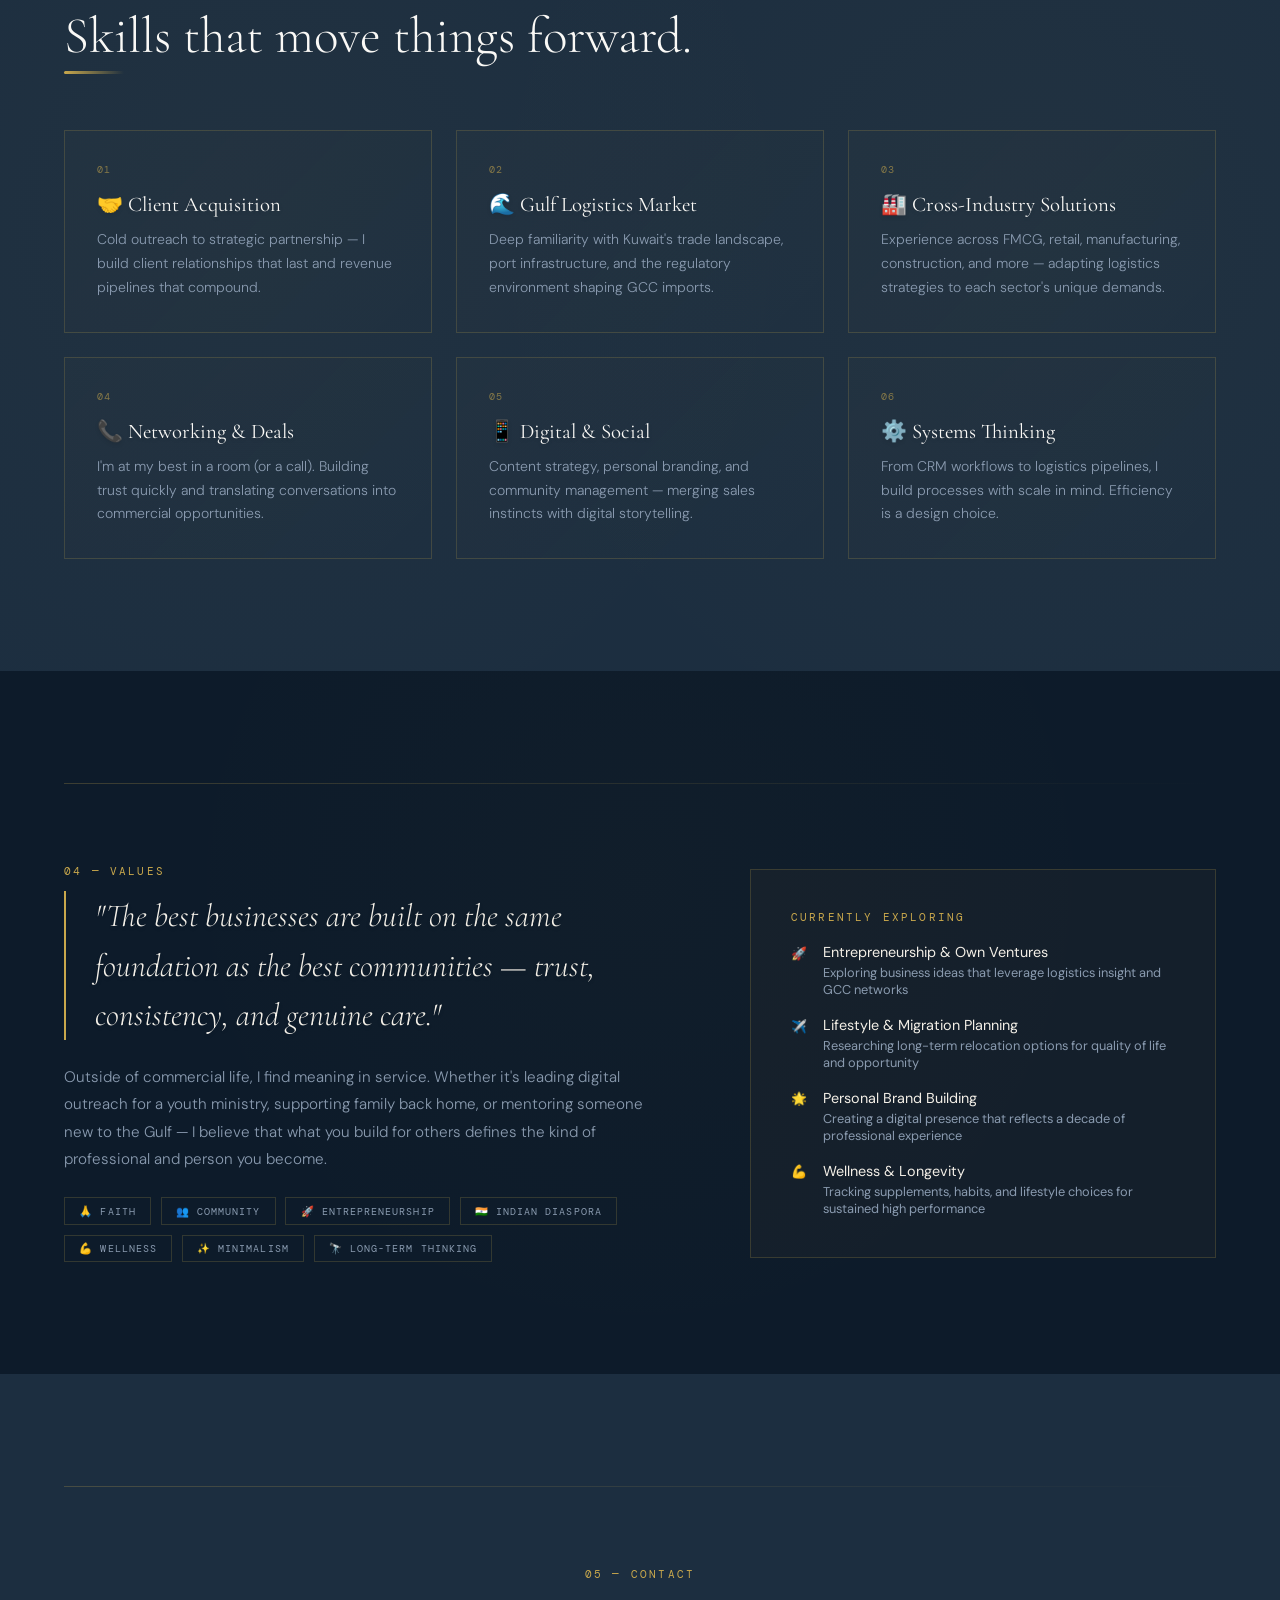
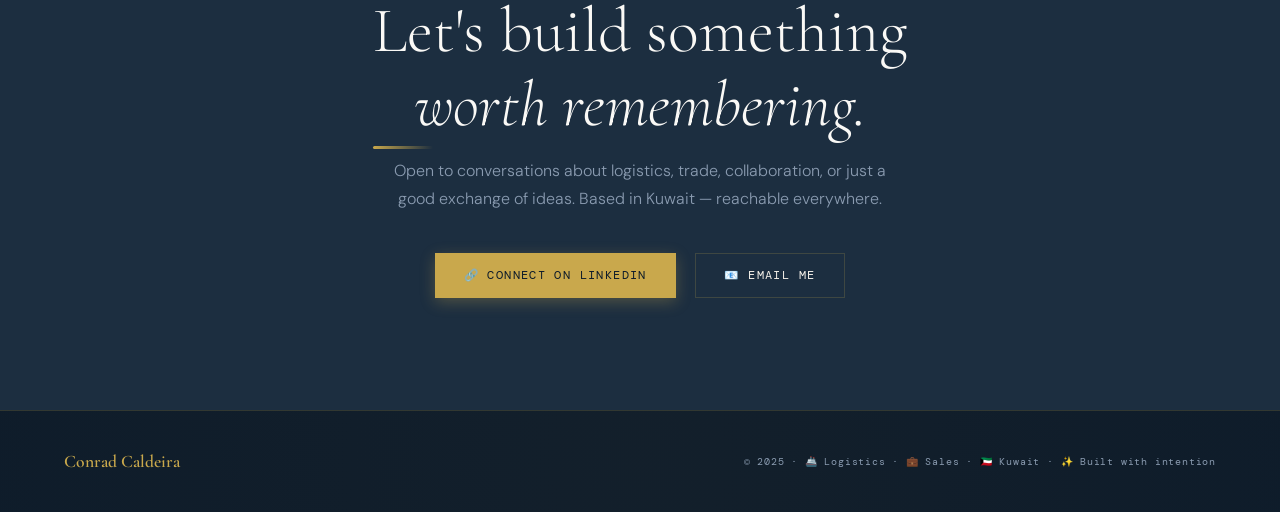
==== commit 09f7fa27: "index.html Updated the h3 and para From Port to People. Every Port has a Story" ====
--- a/index.html
+++ b/index.html
@@ -36,9 +36,9 @@
       <div class="hero-content">
         <div class="hero-eyebrow">From Port to People</div>
         <h1>Conrad<br><em>Caldeira</em></h1>
+        <h3><em>From Port to People. Every Port has a Story</em></h3>
         <p class="hero-desc">
-          Bridging global trade corridors from the Gulf. I help businesses move smarter — delivering logistics solutions, building lasting client relationships, and unlocking new commercial frontiers.
-        </p>
+          A journey through global trade, human connections, personal growth, and the stories that shape who we become.</p>
         <div class="hero-cta">
           <a href="#contact" class="btn-primary">🤝 Let's Connect</a>
           <a href="https://www.linkedin.com/in/conradcaldeira/" target="_blank" class="btn-outline">💼 LinkedIn Profile</a>
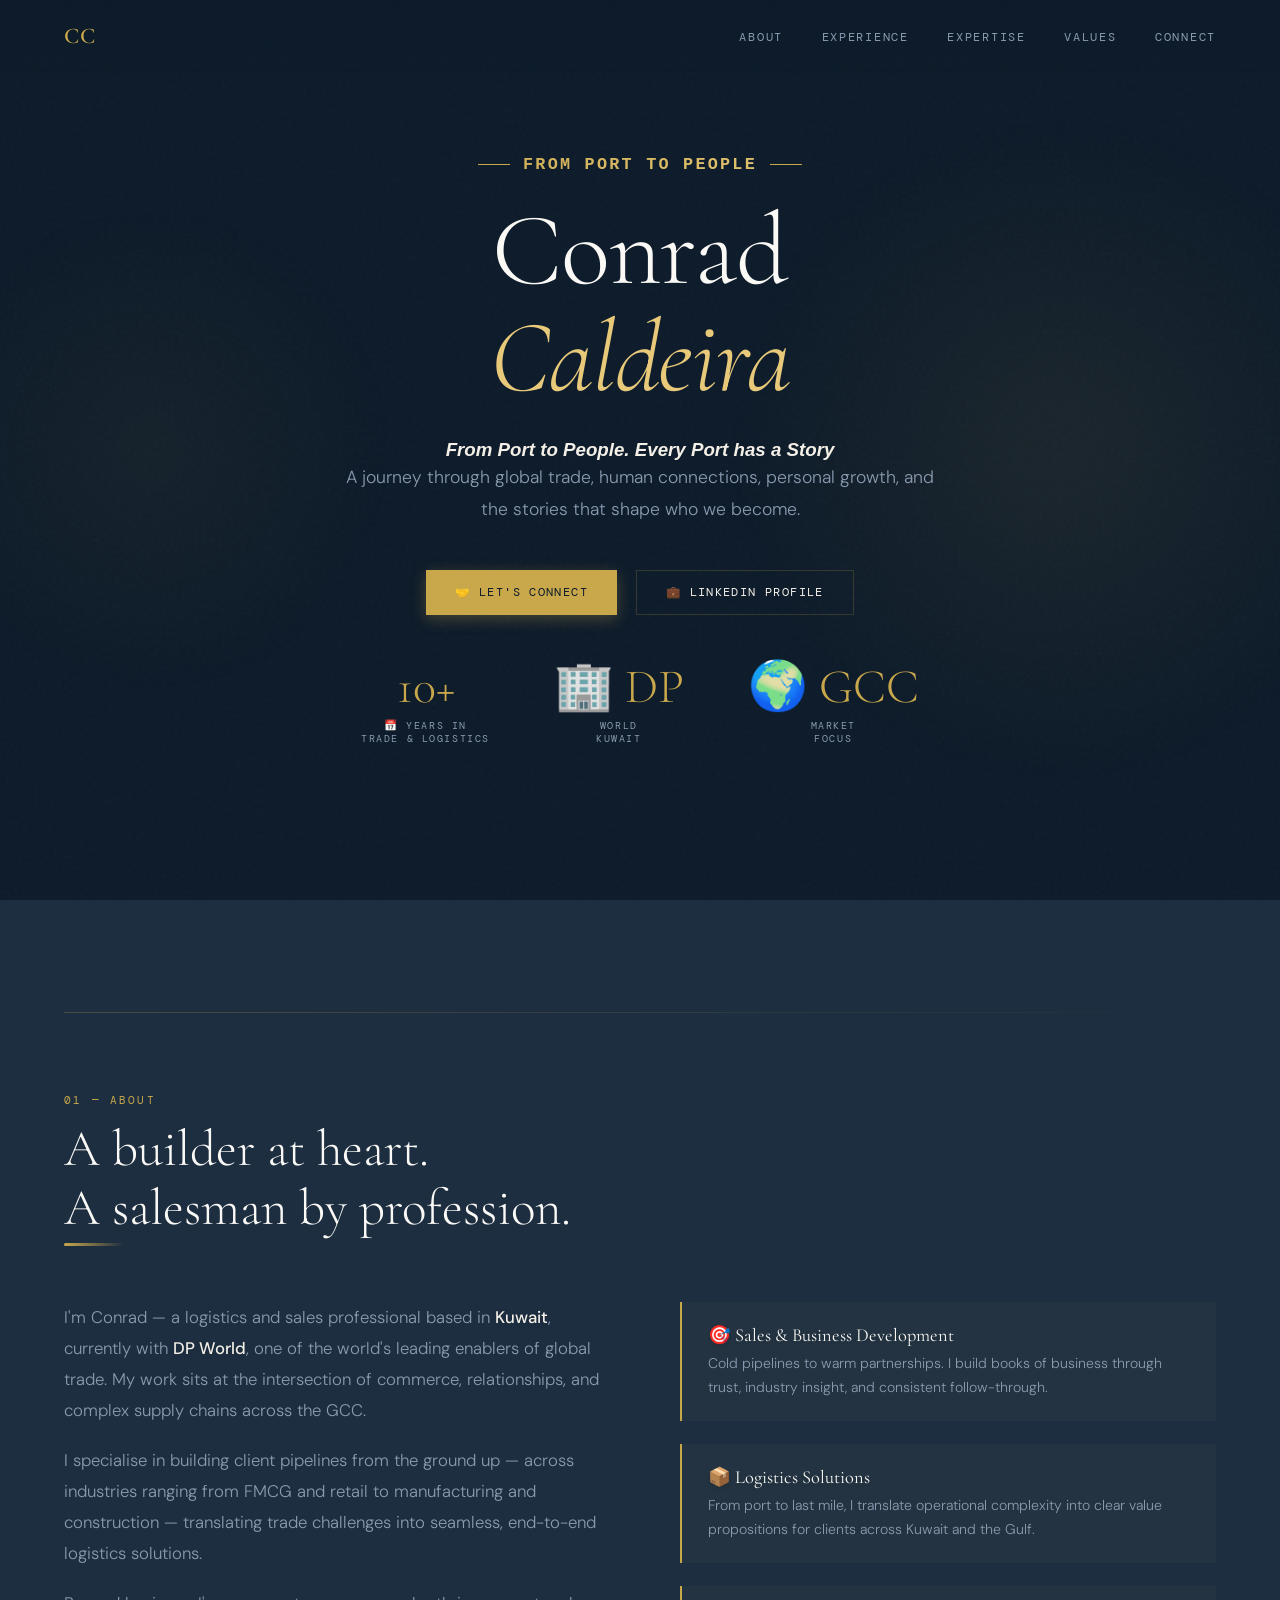
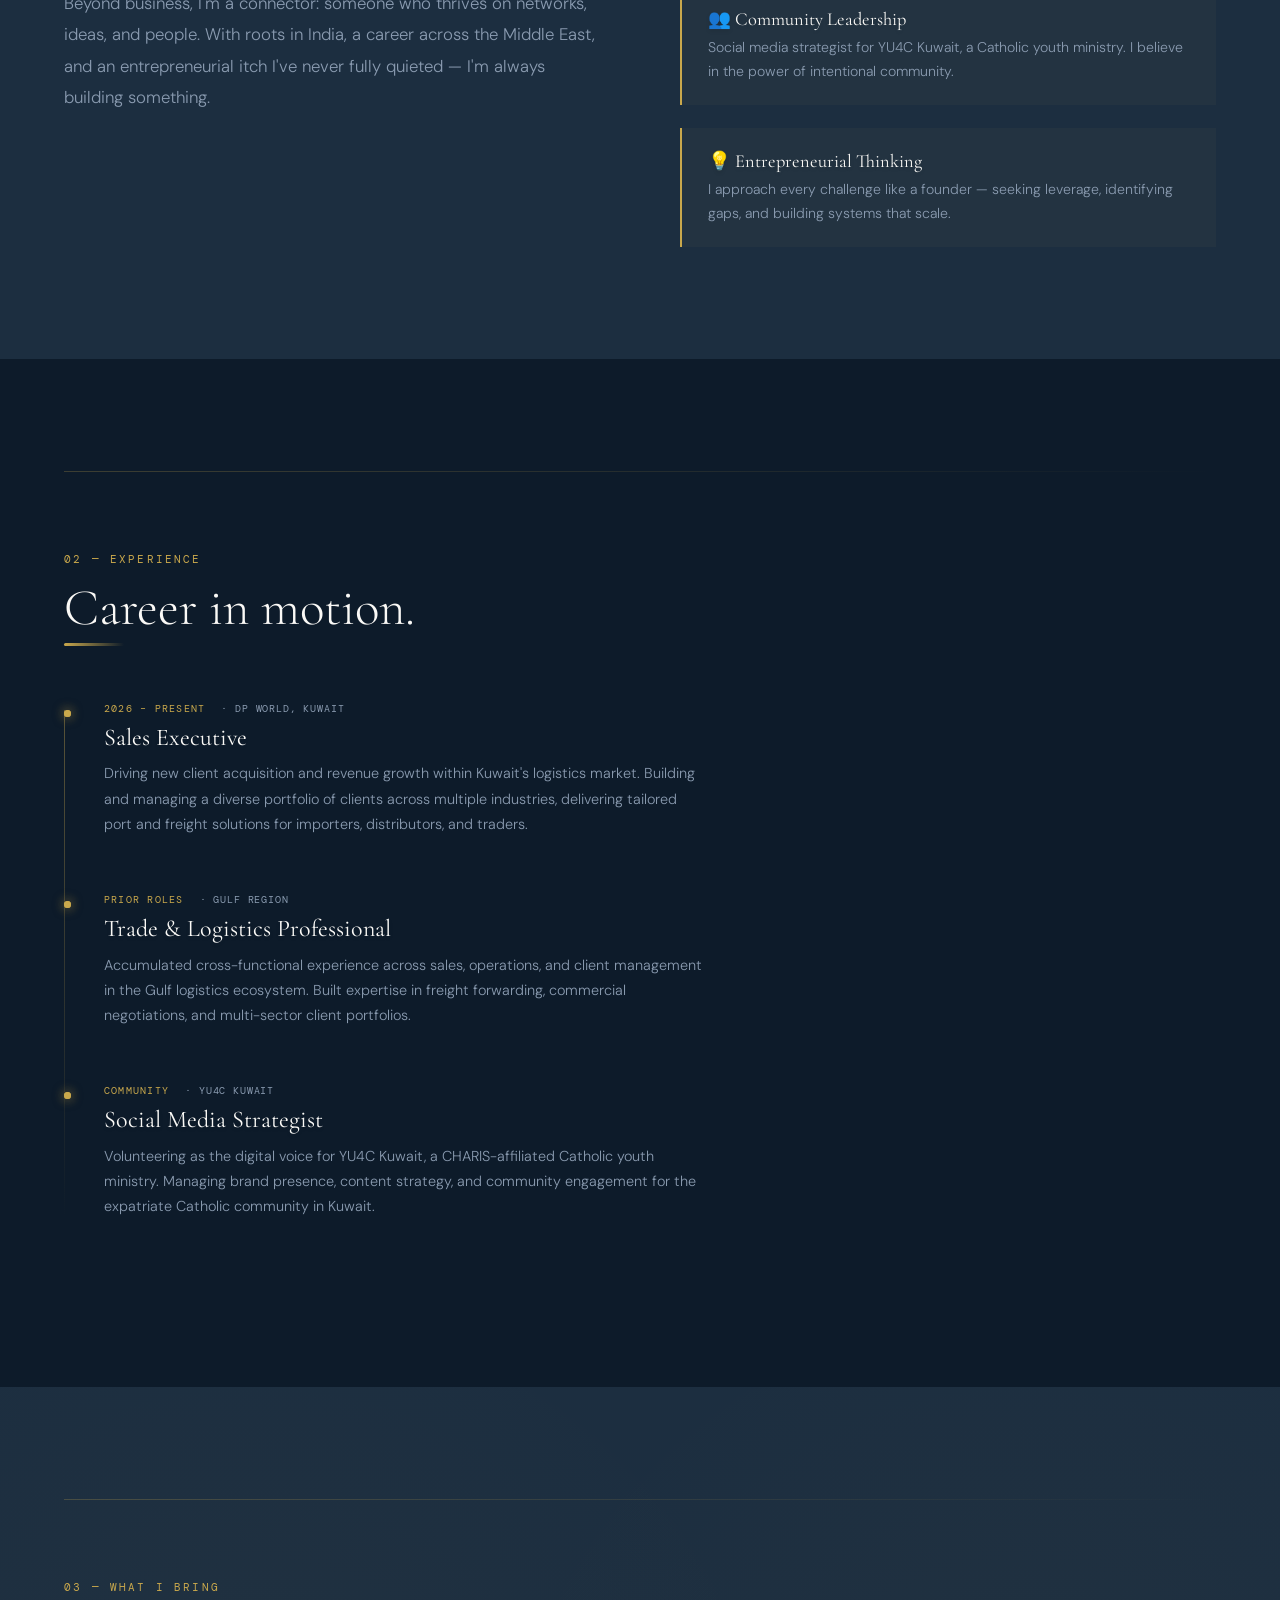
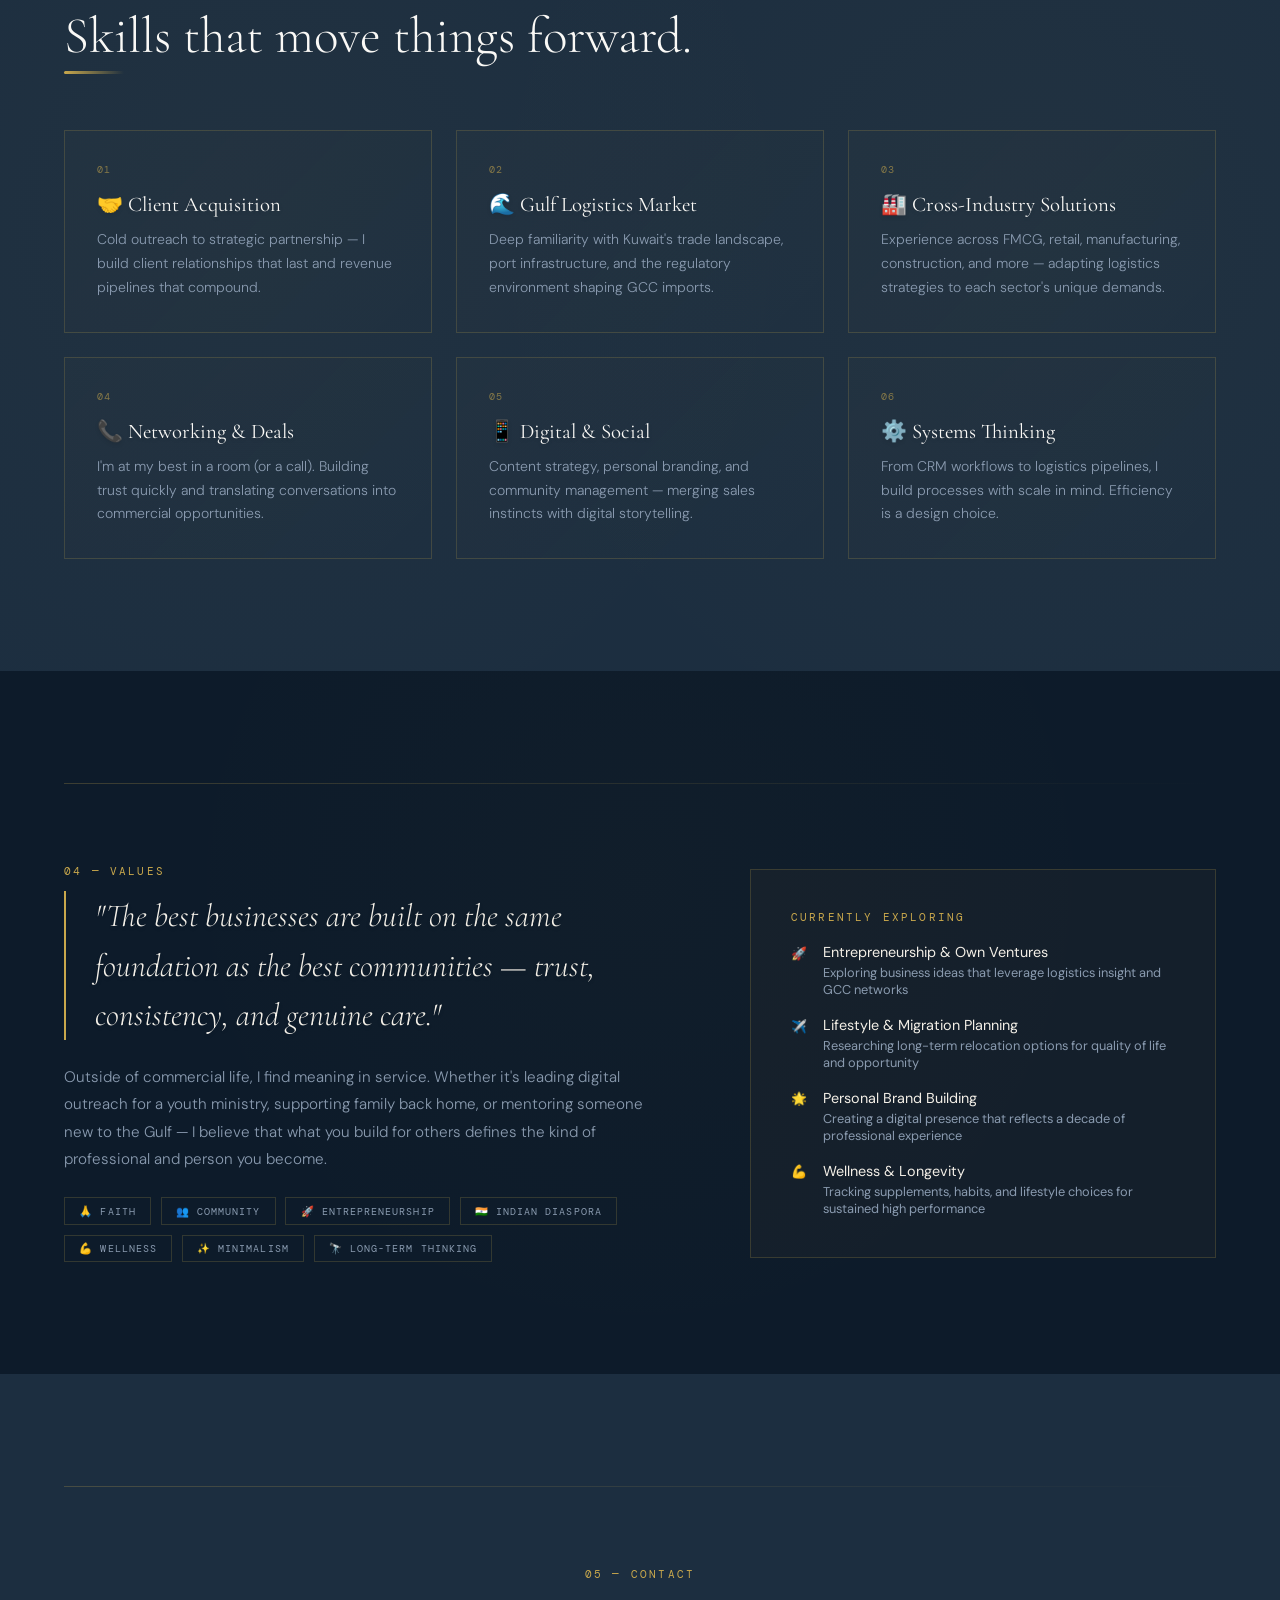
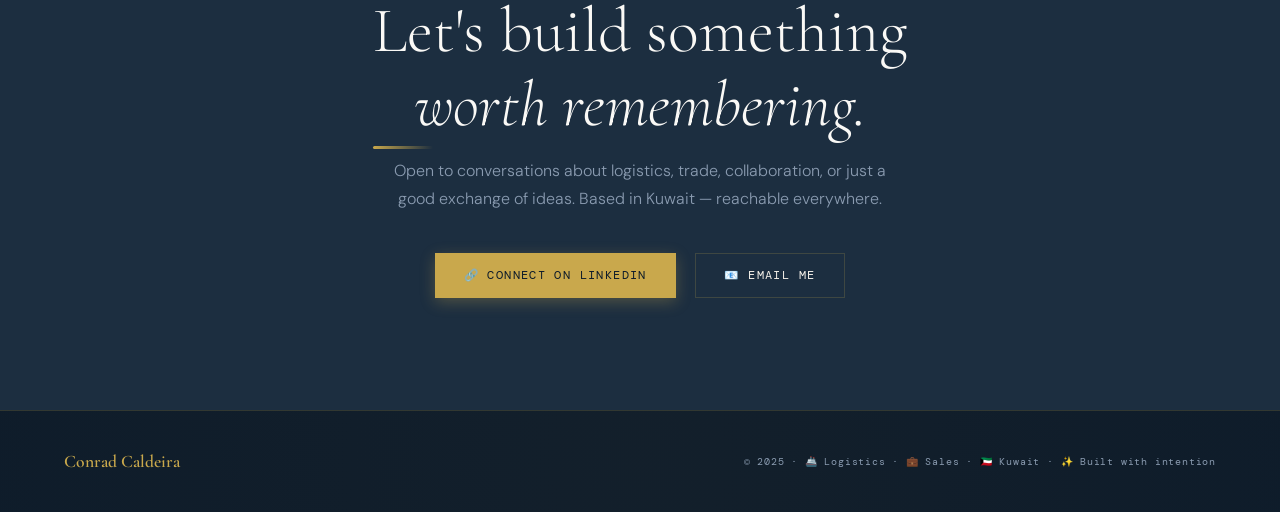
==== commit 19257bb6: "index.html" ====
--- a/index.html
+++ b/index.html
@@ -34,7 +34,7 @@
     <div class="hero-bg-circle hero-bg-circle-2"></div>
     <div class="hero-container">
       <div class="hero-content">
-        <div class="hero-eyebrow">From Port to People</div>
+        <div class="hero-eyebrow"><h2>From Port to People</h2></div>
         <h1>Conrad<br><em>Caldeira</em></h1>
         <h3><em>From Port to People. Every Port has a Story</em></h3>
         <p class="hero-desc">
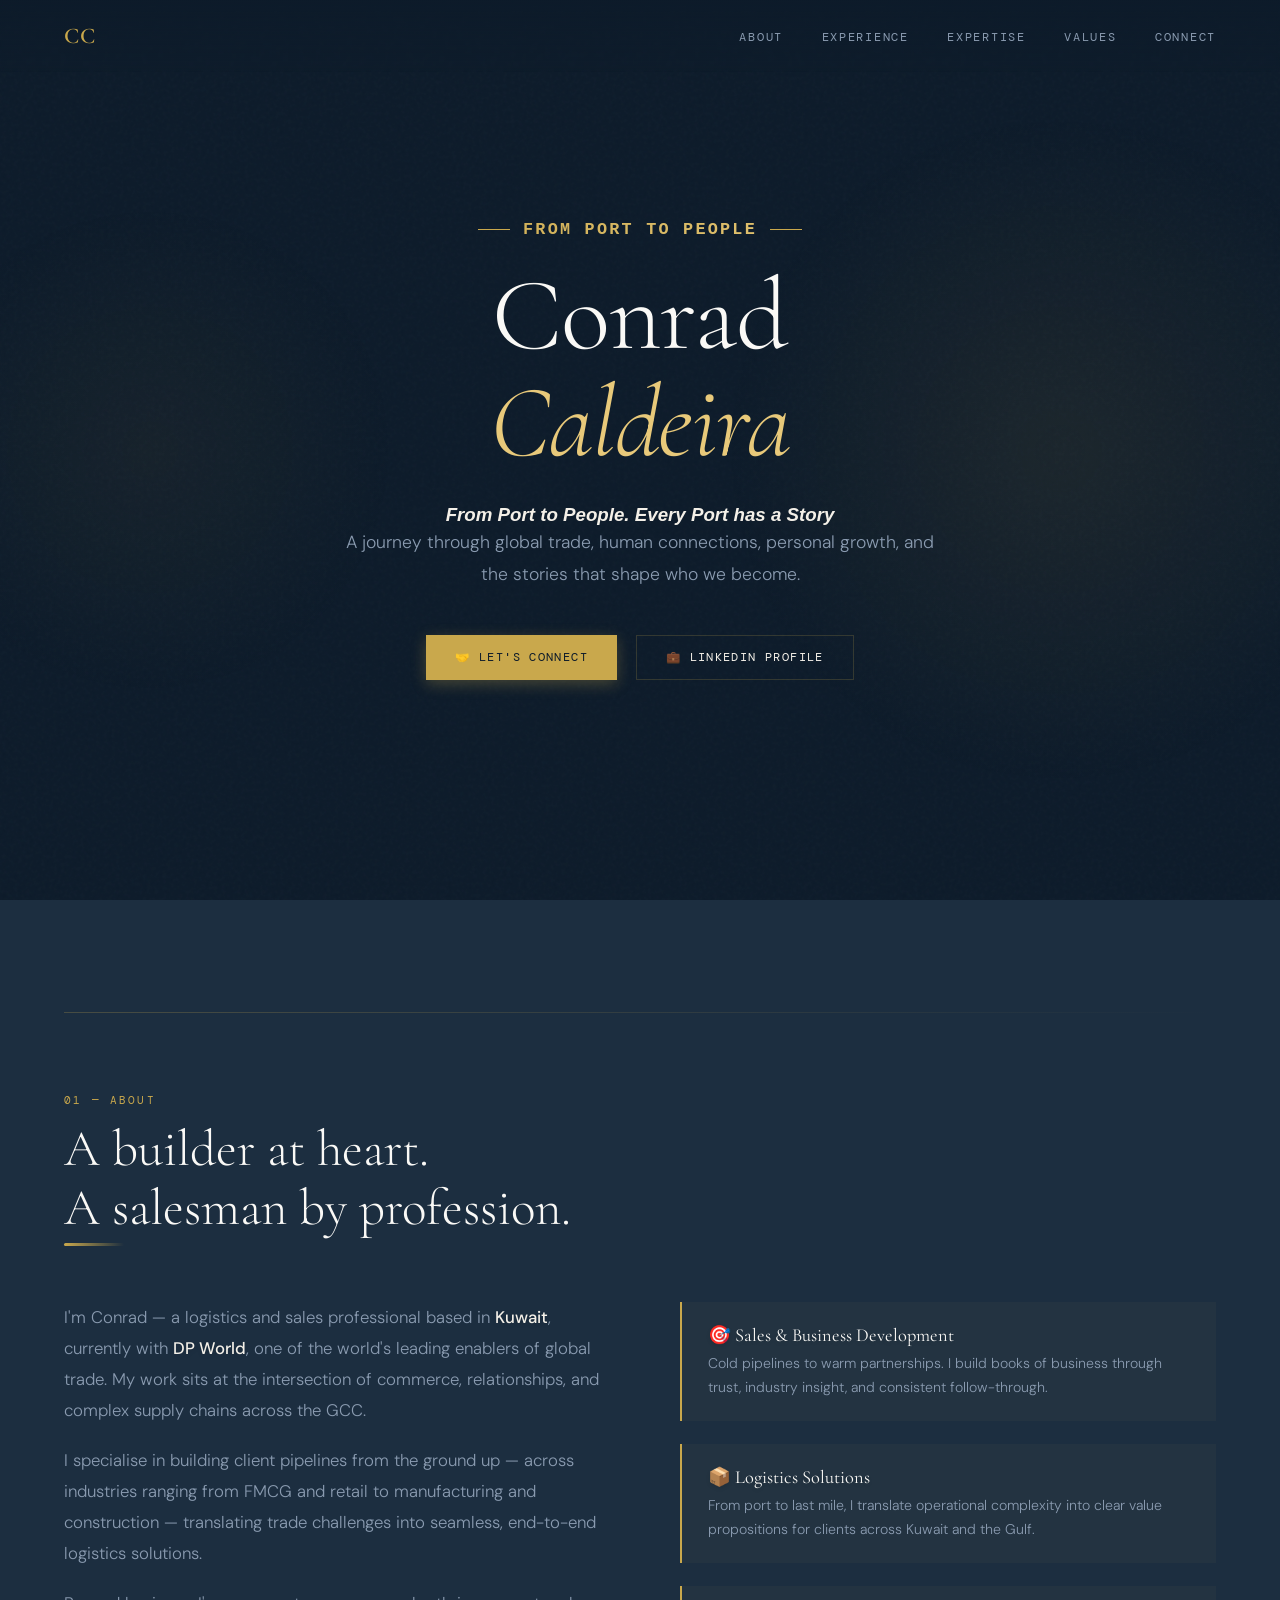
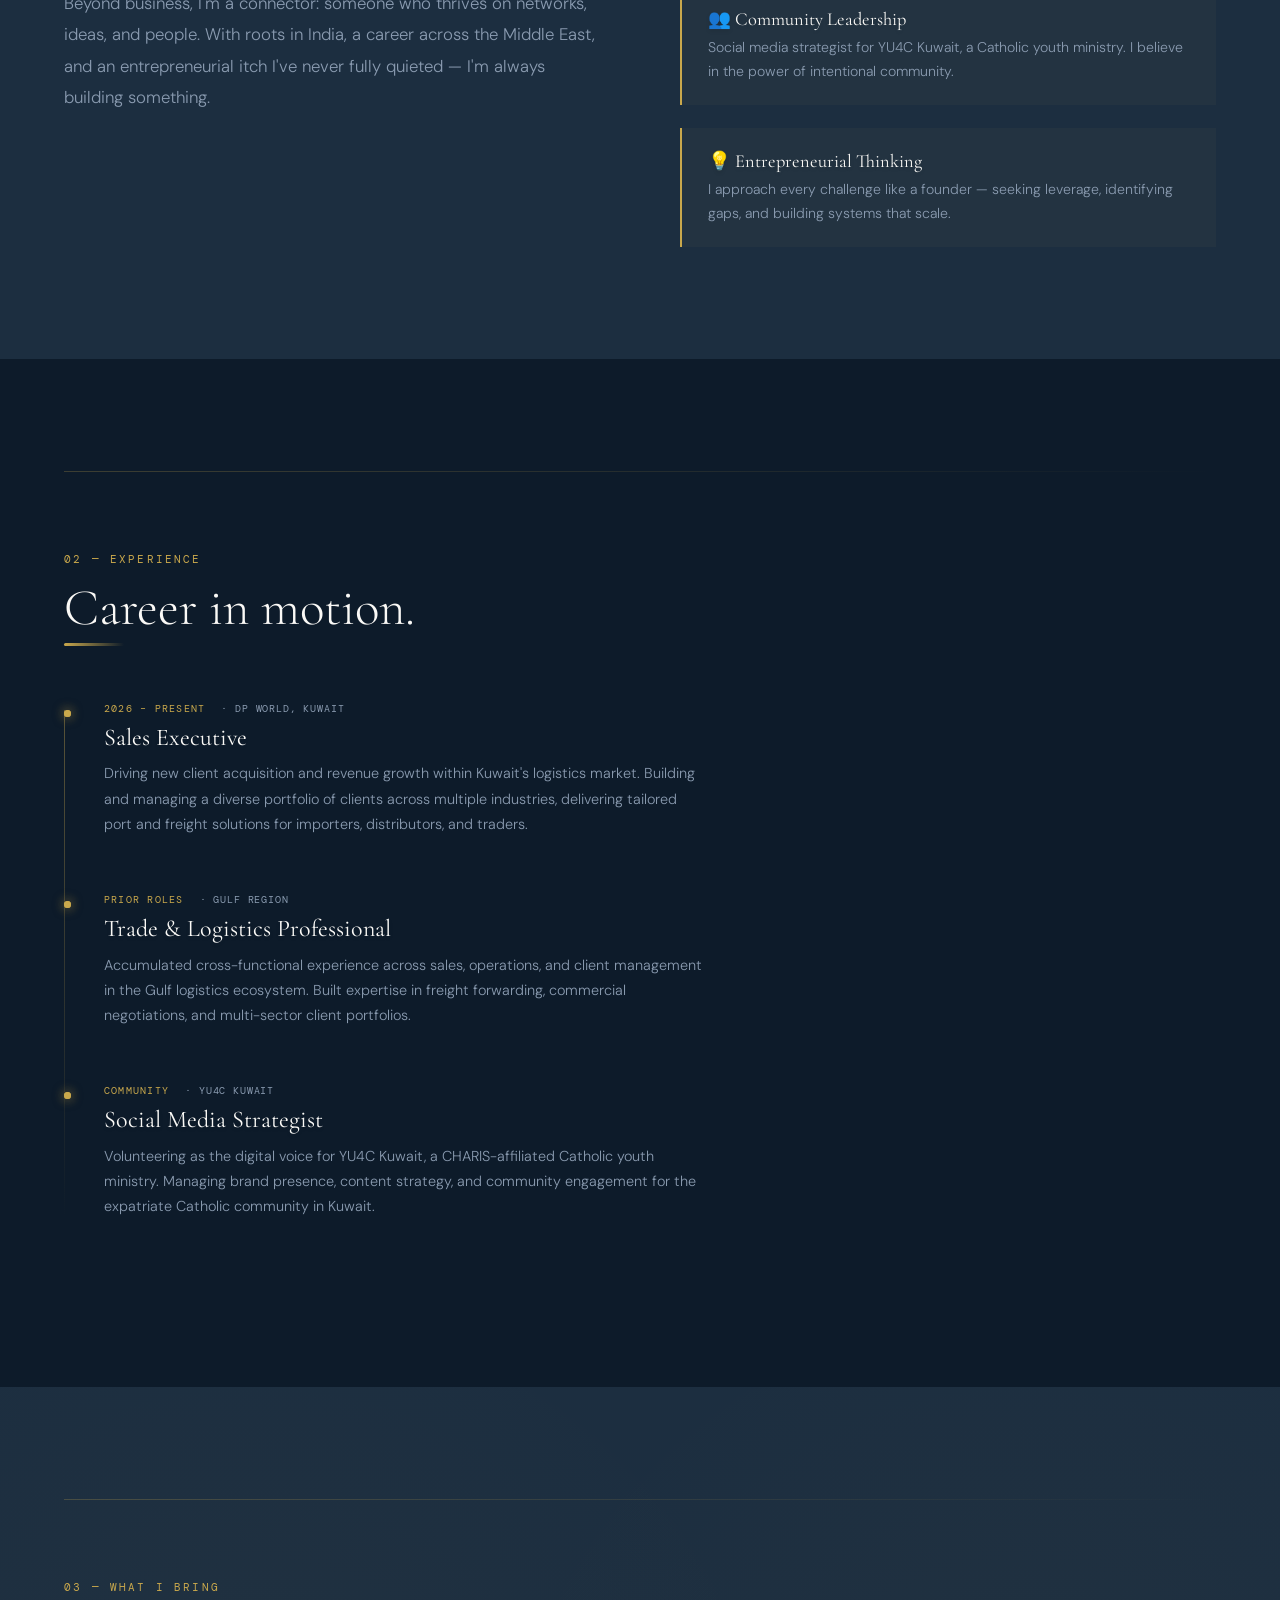
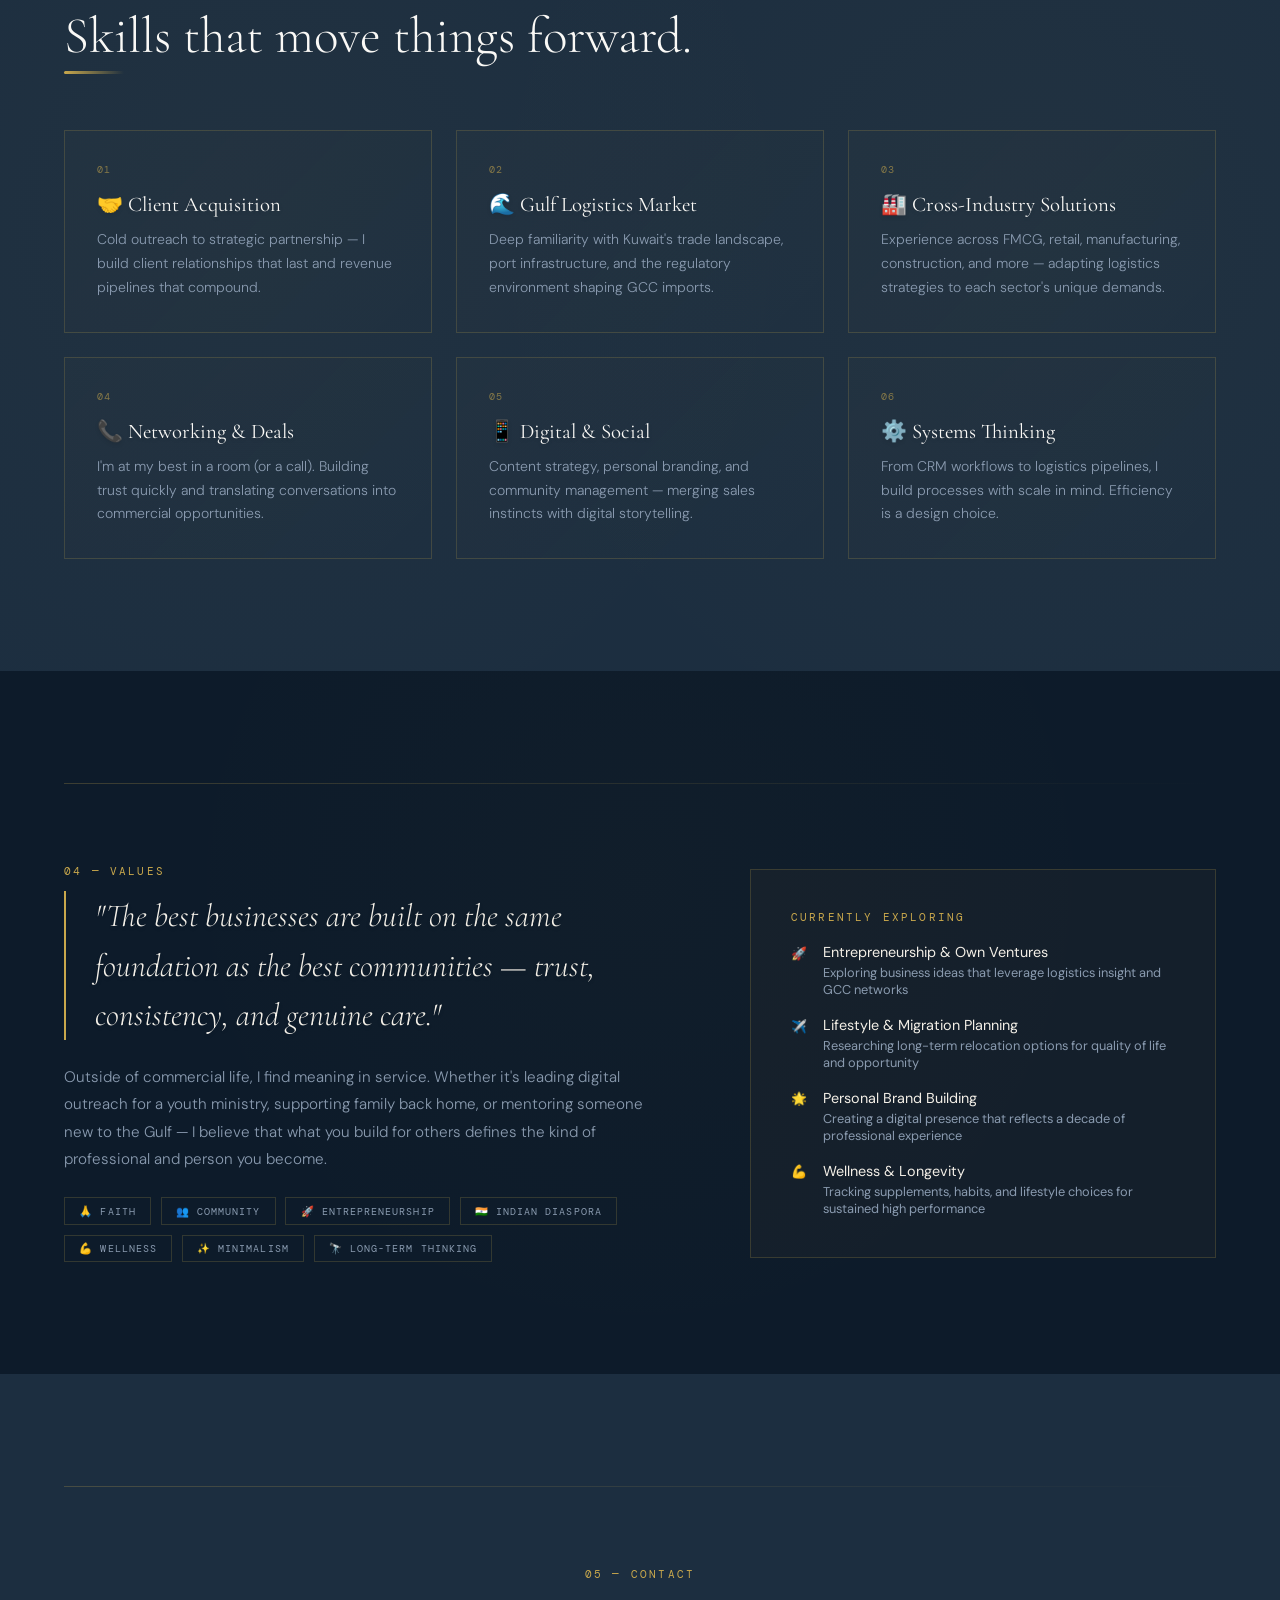
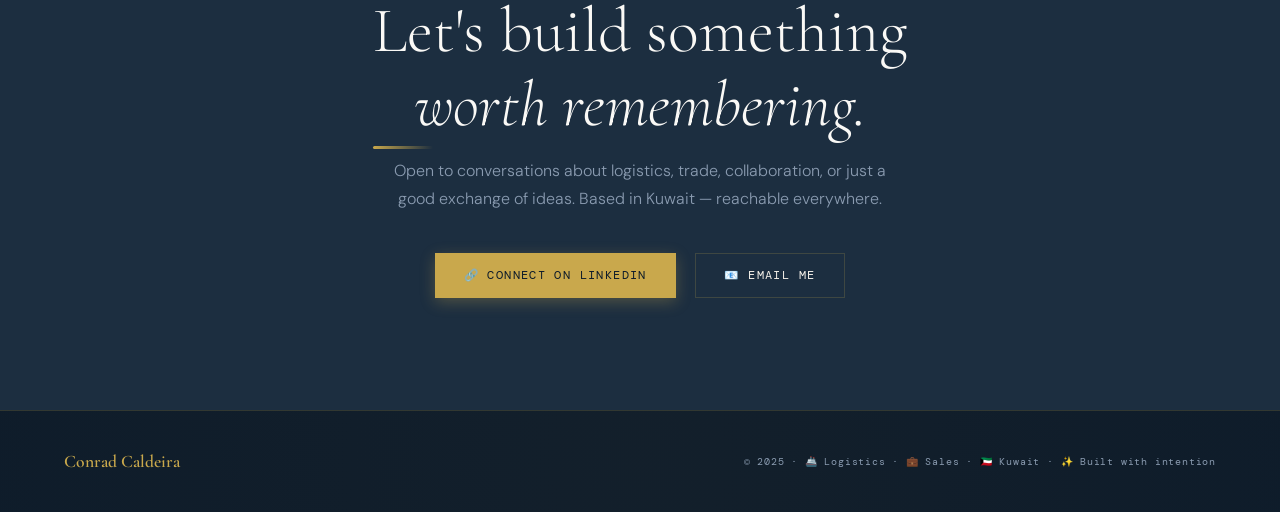
==== commit 6840ff04: "index.html" ====
--- a/index.html
+++ b/index.html
@@ -44,7 +44,8 @@
           <a href="https://www.linkedin.com/in/conradcaldeira/" target="_blank" class="btn-outline">💼 LinkedIn Profile</a>
         </div>
       </div>
-      <div class="hero-stats">
+      <!--
+      div class="hero-stats">
         <div class="stat-item">
           <div class="stat-number">10+</div>
           <div class="stat-label">📅 Years in<br>Trade & Logistics</div>
@@ -57,7 +58,7 @@
           <div class="stat-number">🌍 GCC</div>
           <div class="stat-label">Market<br>Focus</div>
         </div>
-      </div>
+      </div>-->
     </div>
   </section>
 
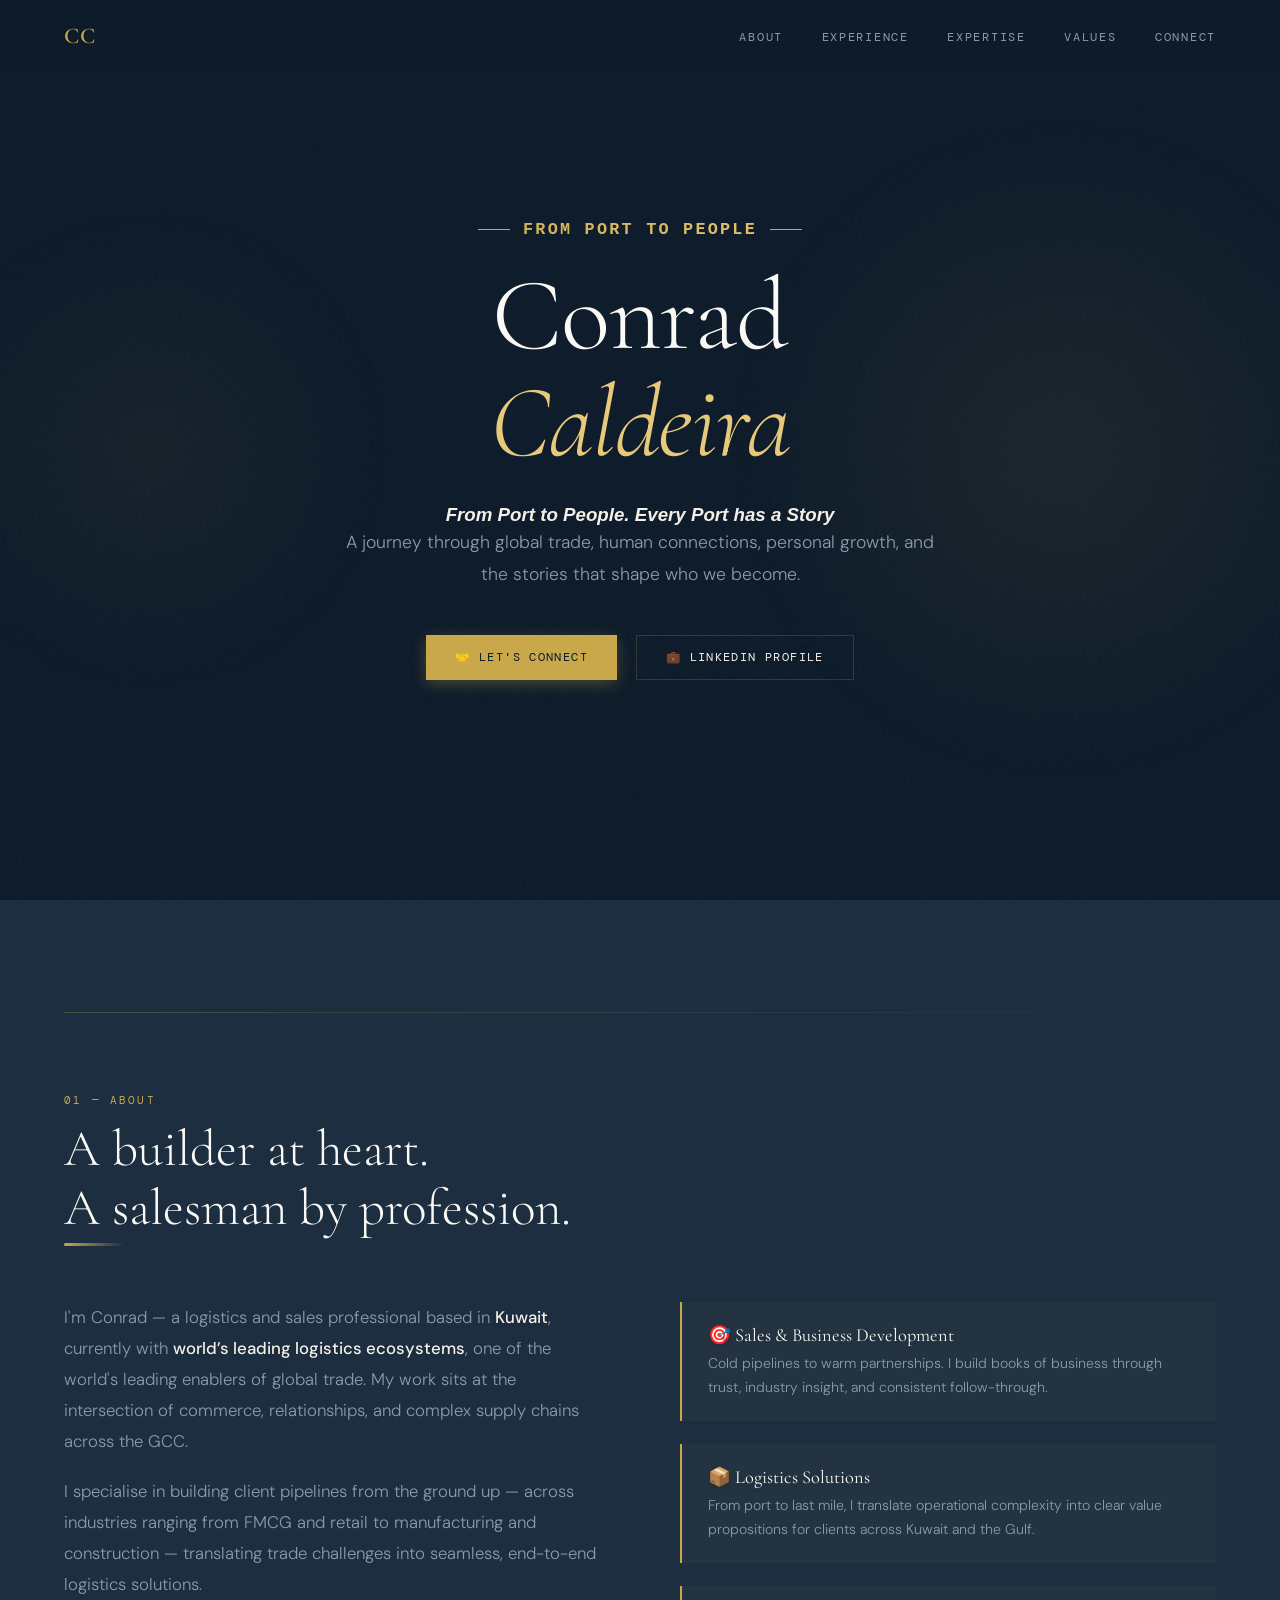
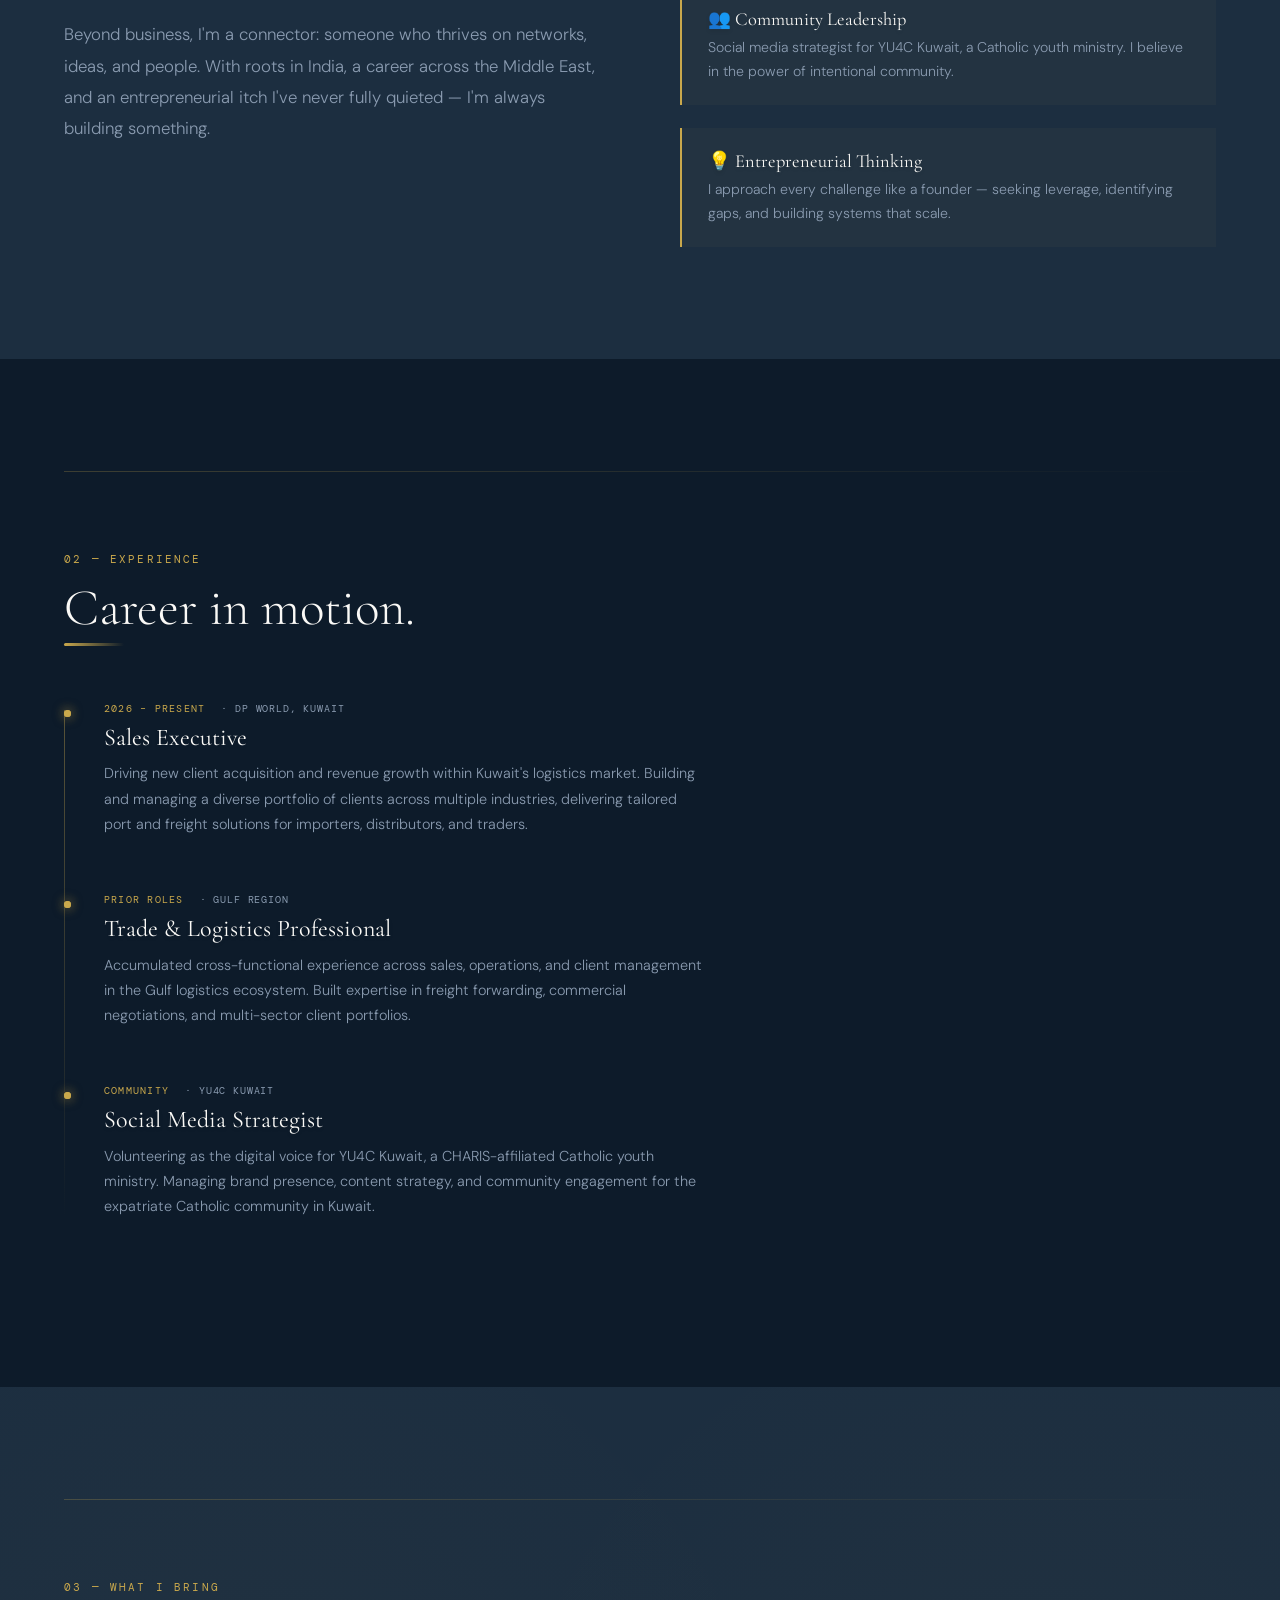
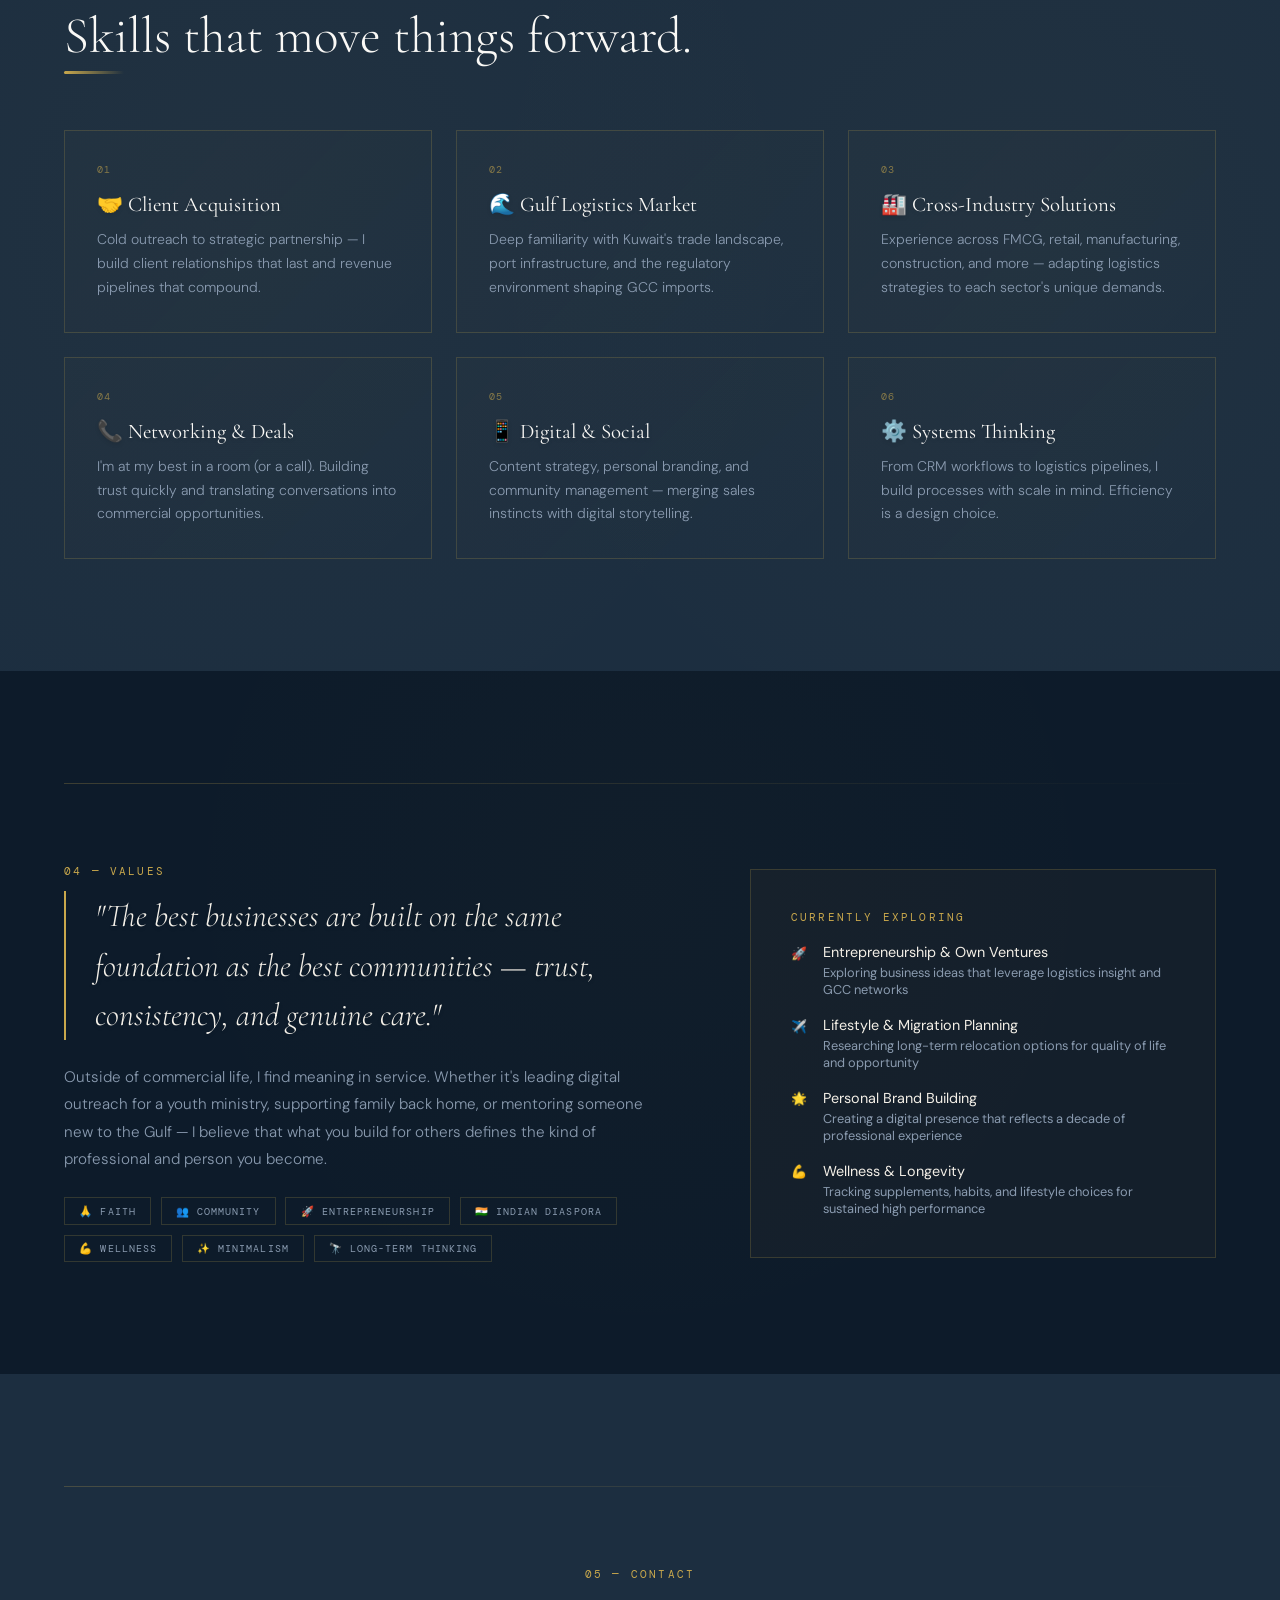
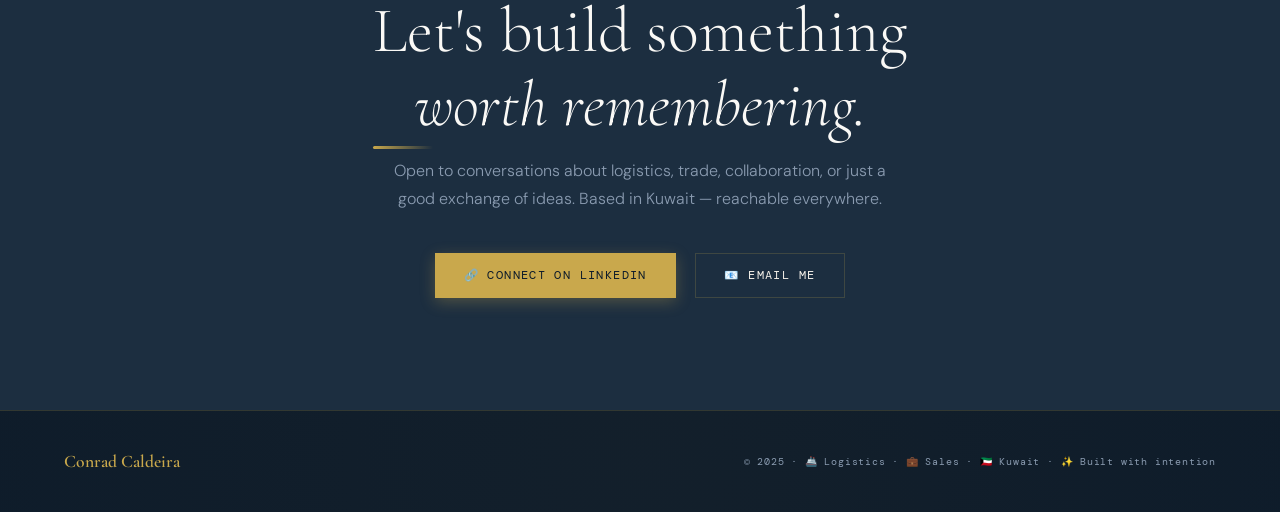
==== commit 49343aa0: "index.html" ====
--- a/index.html
+++ b/index.html
@@ -72,7 +72,7 @@
     <div class="about-grid">
       <div class="about-text reveal">
         <p>
-          I'm Conrad — a logistics and sales professional based in <strong>Kuwait</strong>, currently with <strong>DP World</strong>, one of the world's leading enablers of global trade. My work sits at the intersection of commerce, relationships, and complex supply chains across the GCC.
+          I'm Conrad — a logistics and sales professional based in <strong>Kuwait</strong>, currently with <strong>world’s leading logistics ecosystems</strong>, one of the world's leading enablers of global trade. My work sits at the intersection of commerce, relationships, and complex supply chains across the GCC.
         </p>
         <p>
           I specialise in building client pipelines from the ground up — across industries ranging from FMCG and retail to manufacturing and construction — translating trade challenges into seamless, end-to-end logistics solutions.
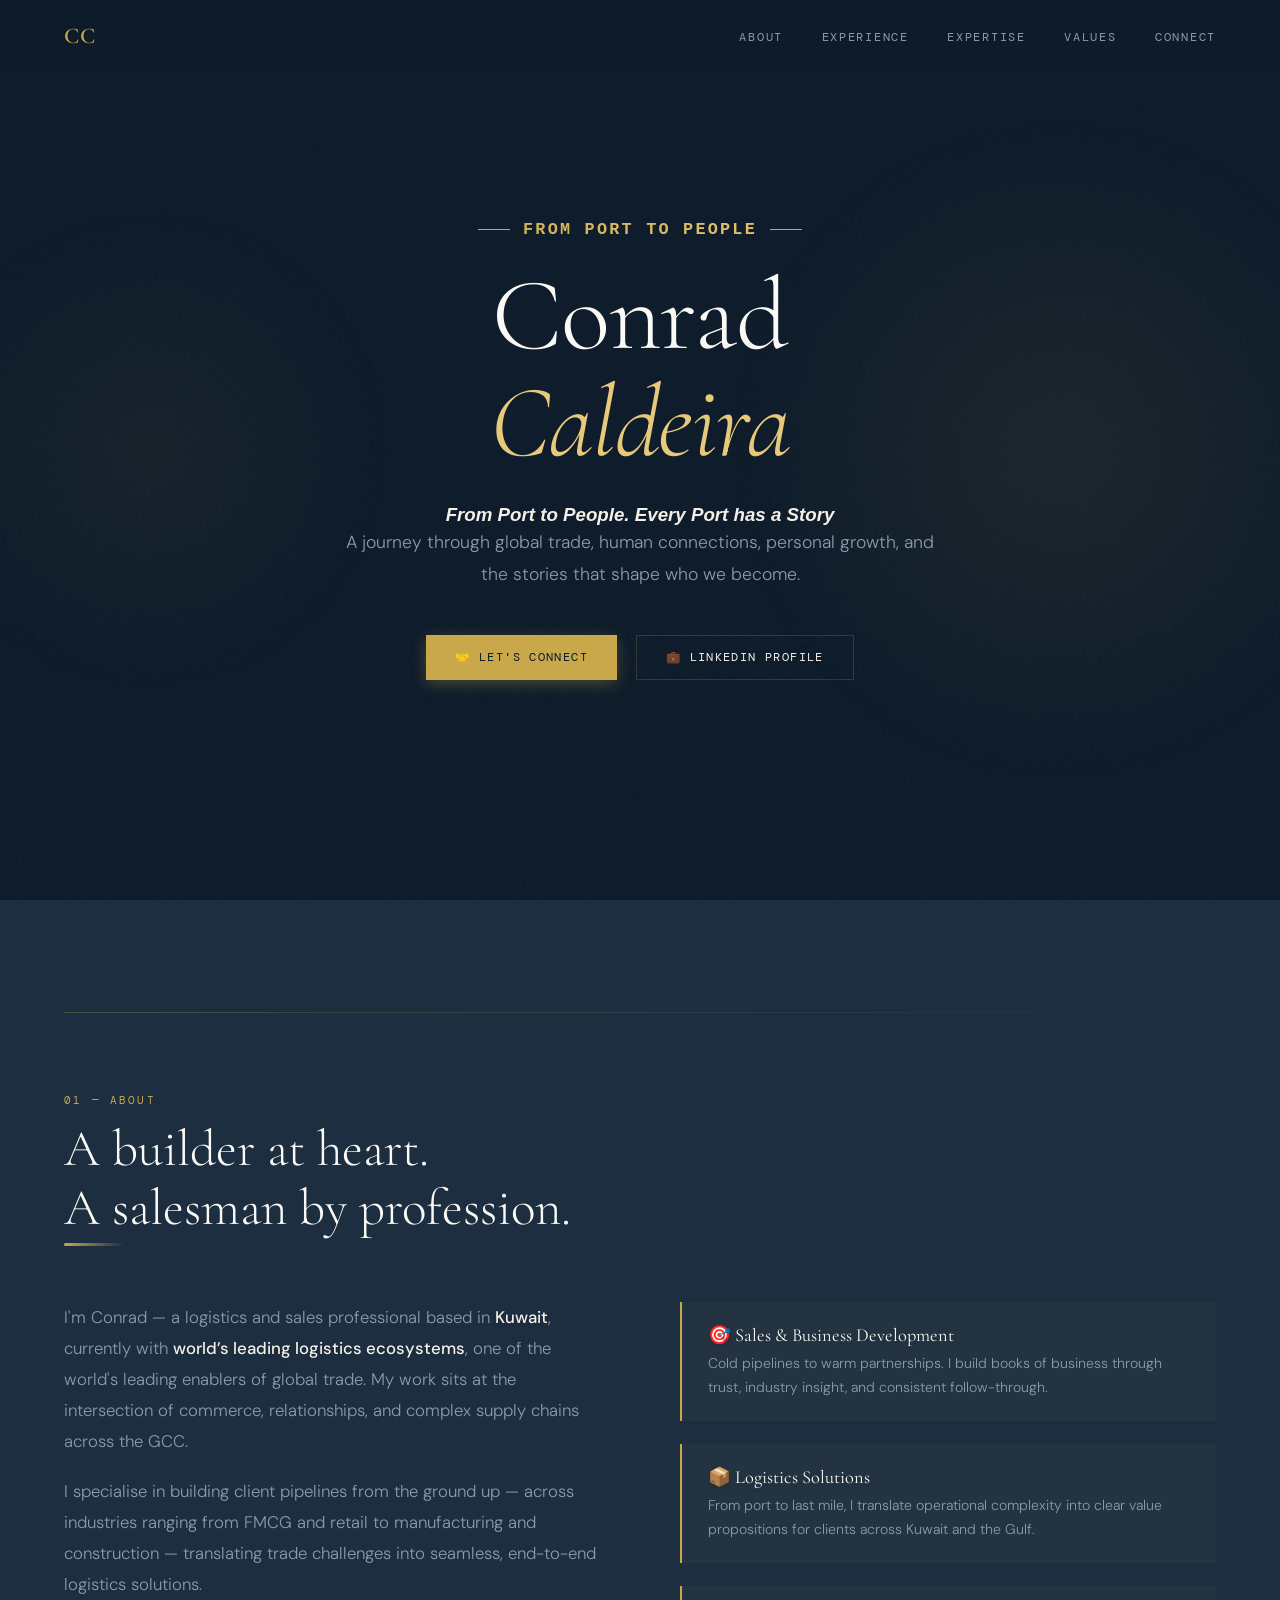
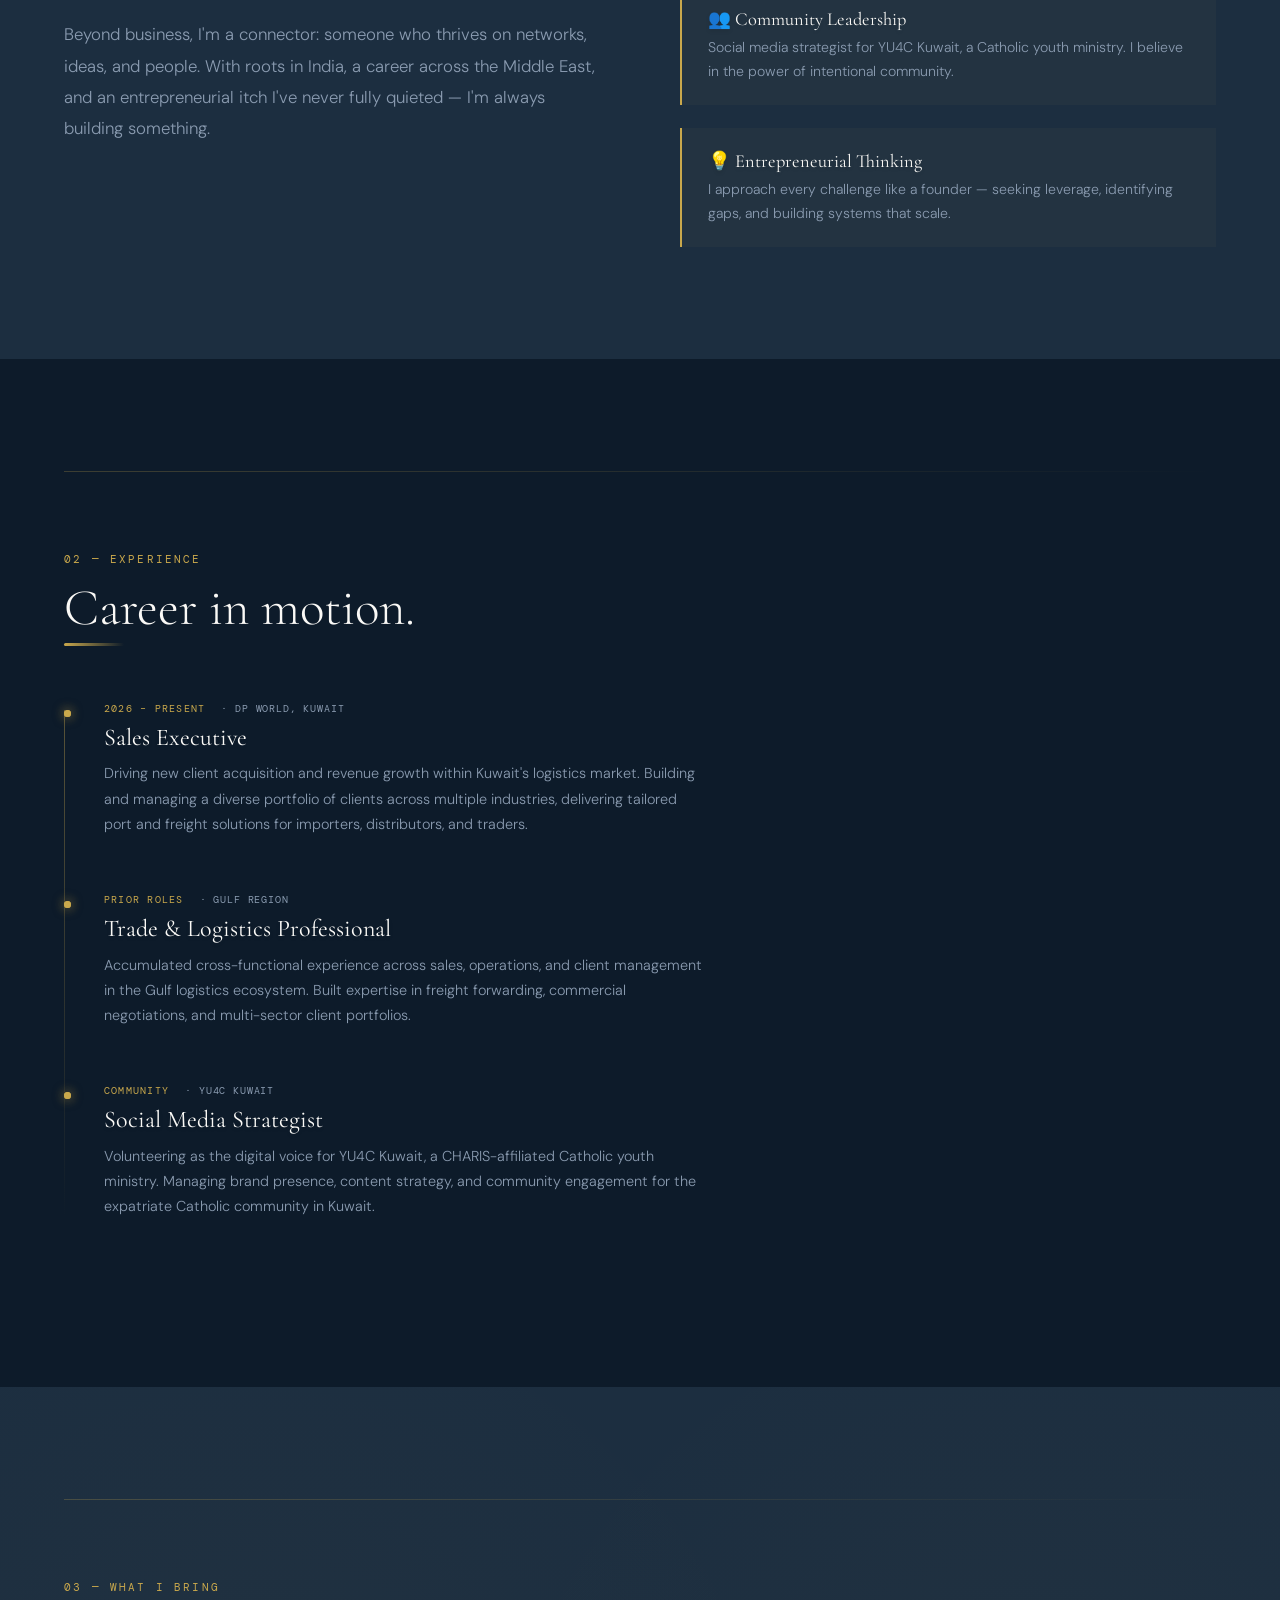
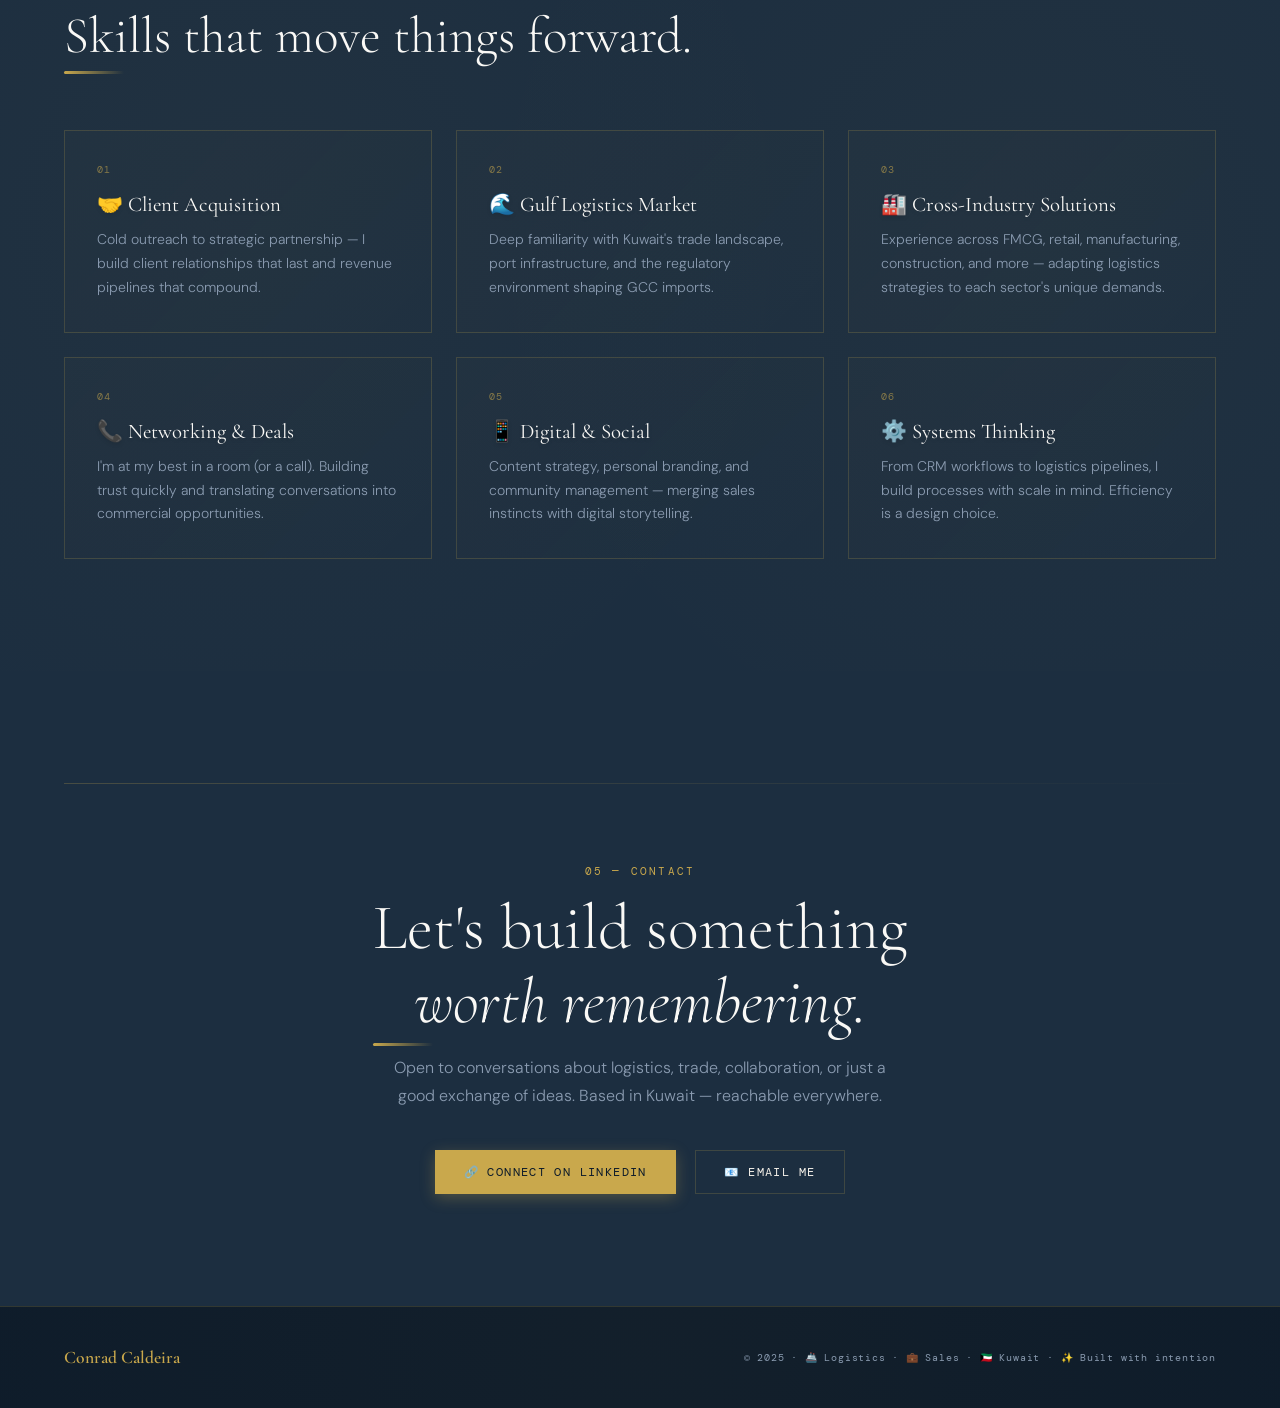
==== commit 2b06dc55: "index.html" ====
--- a/index.html
+++ b/index.html
@@ -185,6 +185,7 @@
   </section>
 
   <!-- COMMUNITY / VALUES -->
+ <!--
   <section id="community">
     <div class="divider"></div>
     <div class="community-inner">
@@ -243,7 +244,7 @@
       </div>
     </div>
   </section>
-
+-->
   <!-- CONTACT -->
   <section id="contact">
     <div class="divider"></div>
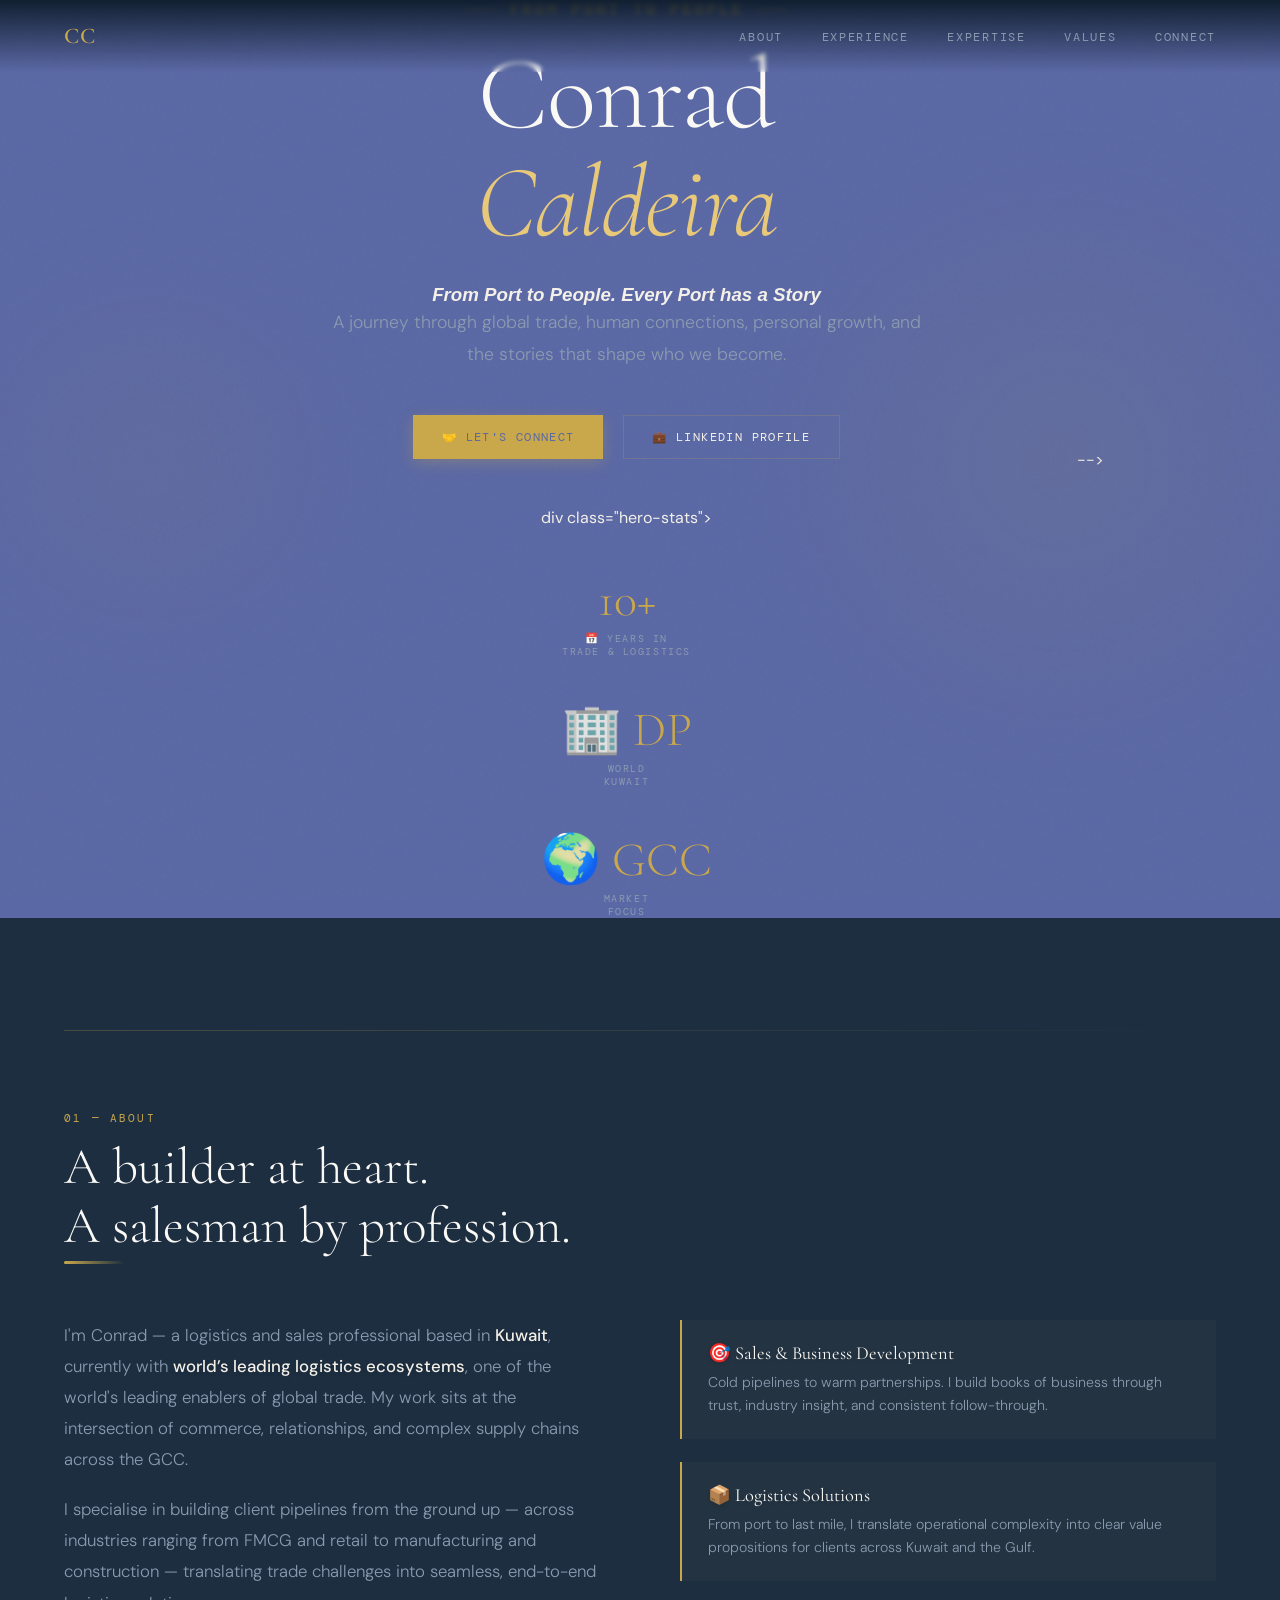
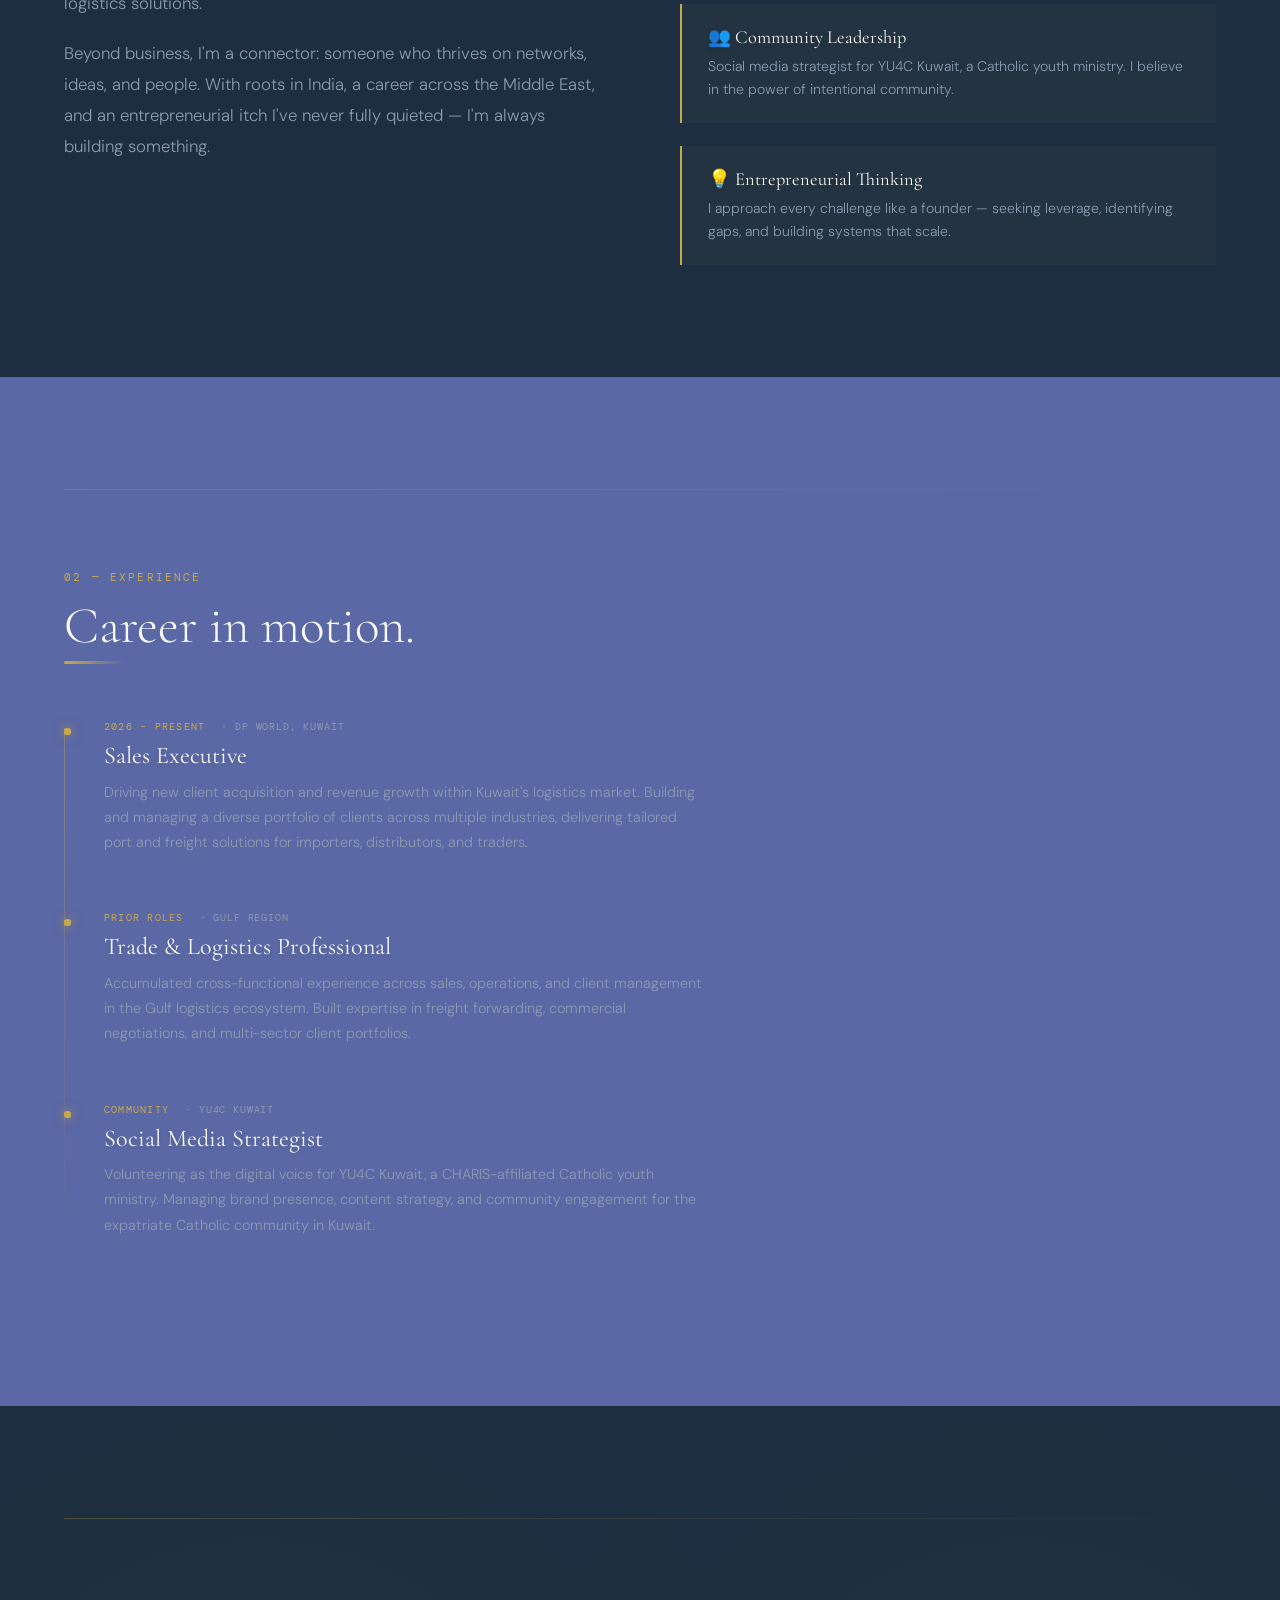
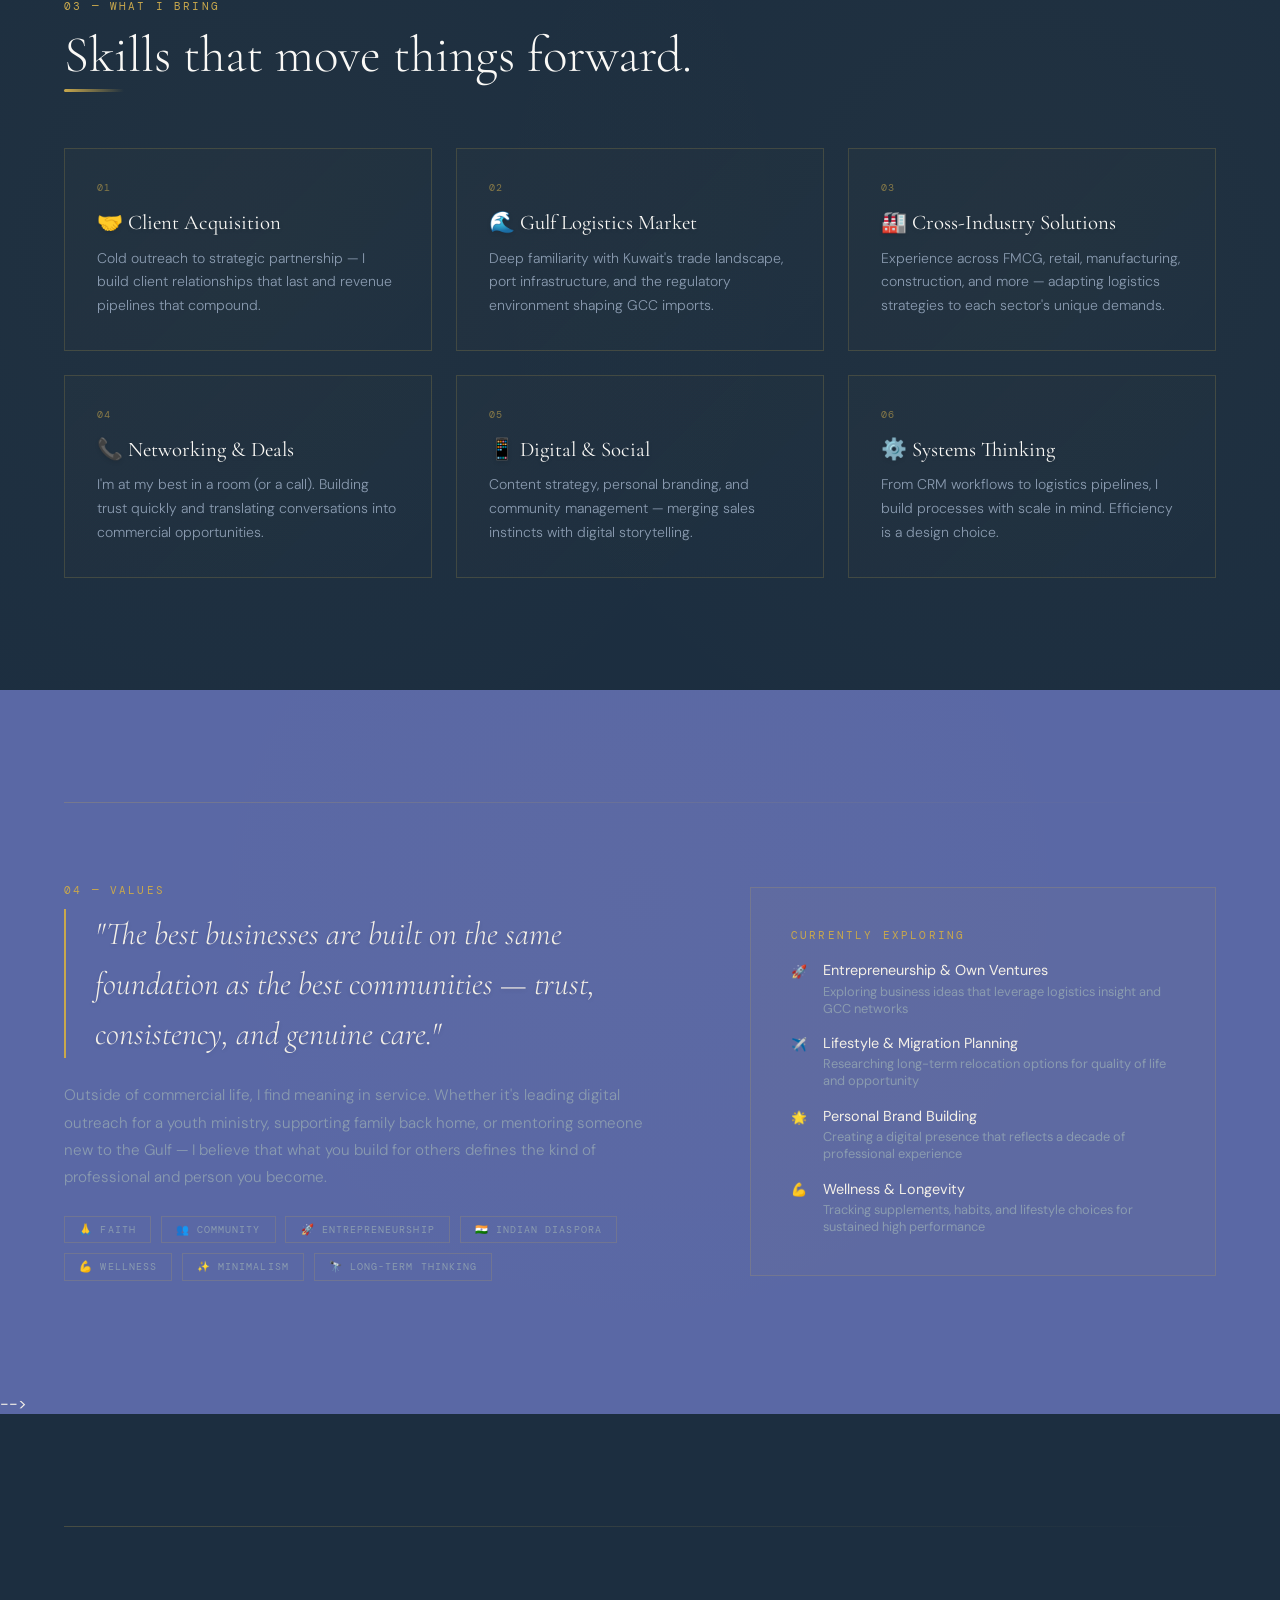
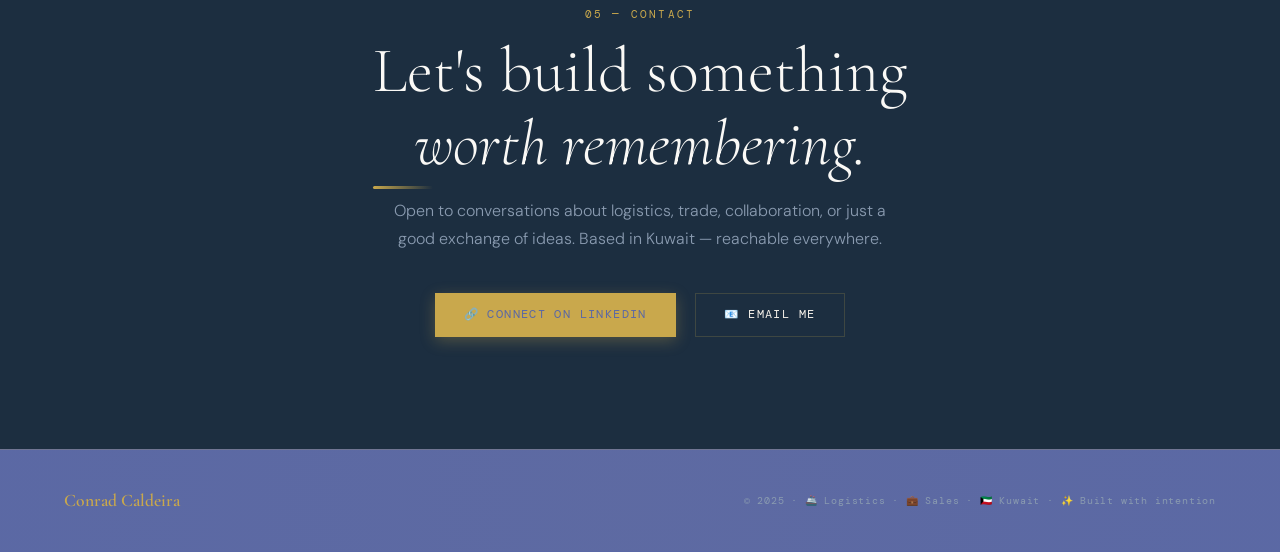
==== commit a7b2a958: "index.html" ====
--- a/index.html
+++ b/index.html
@@ -1,6 +1,15 @@
 <!DOCTYPE html>
 <html lang="en">
 <head>
+  <!-- Google tag (gtag.js) -->
+<script async src="https://www.googletagmanager.com/gtag/js?id=G-9KVHE7QN24"></script>
+<script>
+  window.dataLayer = window.dataLayer || [];
+  function gtag(){dataLayer.push(arguments);}
+  gtag('js', new Date());
+
+  gtag('config', 'G-9KVHE7QN24');
+</script>
   <meta charset="UTF-8" />
   <meta name="viewport" content="width=device-width, initial-scale=1.0"/>
   <title>Conrad Caldeira — From Port to People</title>
@@ -44,7 +53,7 @@
           <a href="https://www.linkedin.com/in/conradcaldeira/" target="_blank" class="btn-outline">💼 LinkedIn Profile</a>
         </div>
       </div>
-      <!--
+  
       div class="hero-stats">
         <div class="stat-item">
           <div class="stat-number">10+</div>
@@ -185,7 +194,7 @@
   </section>
 
   <!-- COMMUNITY / VALUES -->
- <!--
+
   <section id="community">
     <div class="divider"></div>
     <div class="community-inner">
--- a/styles.css
+++ b/styles.css
@@ -1,5 +1,5 @@
 :root {
-  --navy: #0d1b2a;
+  --navy: #5a68a5;
   --slate: #1c2e40;
   --gold: #c9a84c;
   --gold-light: #e8c97a;
